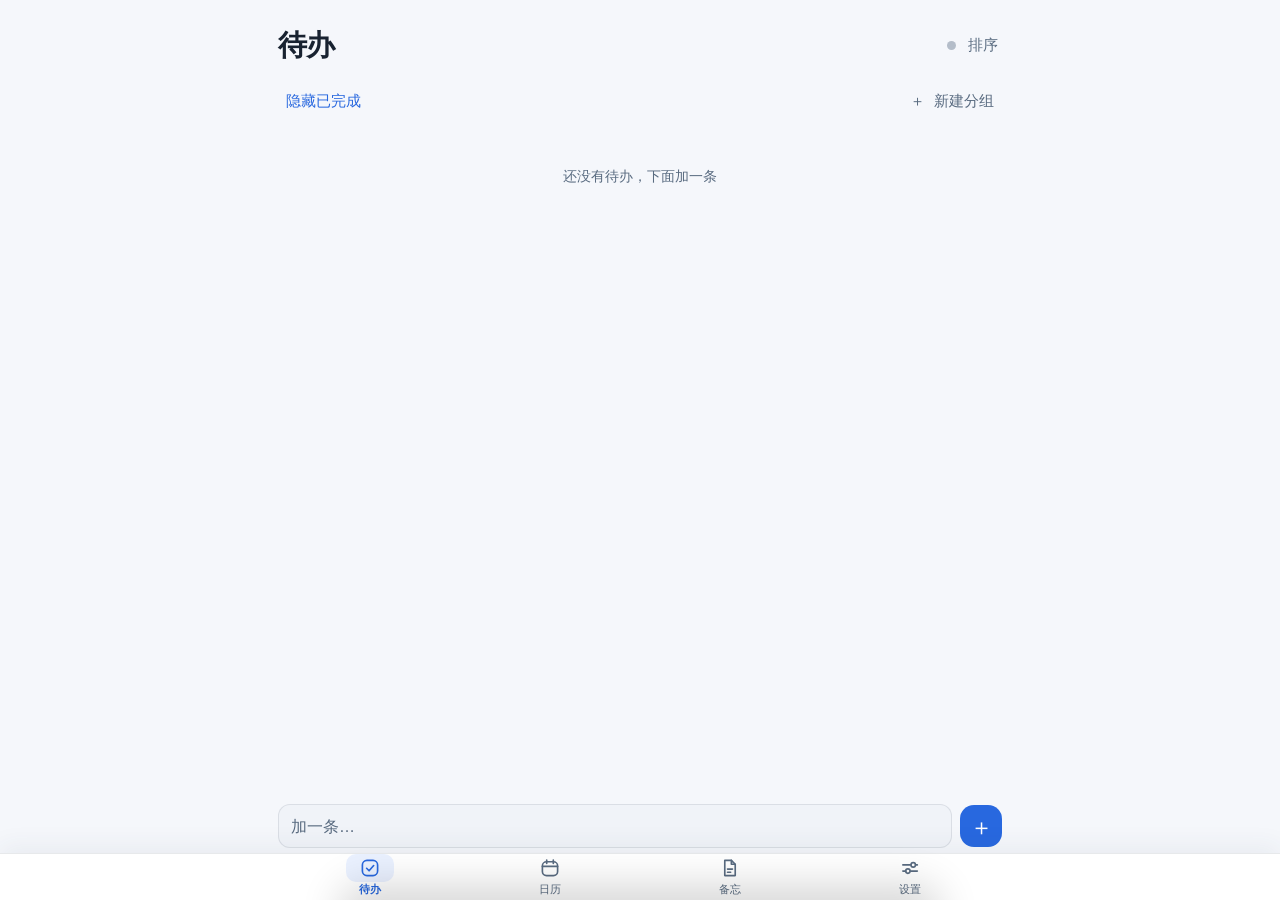
==== index.html @ 6bb191b8 "Add independent email accounts and cloud sync (b19.1)" ====
<!DOCTYPE html>
<html lang="zh-CN">
<head>
<meta charset="utf-8">
<meta name="viewport" content="width=device-width, initial-scale=1, viewport-fit=cover">
<meta name="apple-mobile-web-app-capable" content="yes">
<meta name="mobile-web-app-capable" content="yes">
<meta name="apple-mobile-web-app-status-bar-style" content="black-translucent">
<meta name="apple-mobile-web-app-title" content="小浮窗">
<meta name="theme-color" content="#FFFFFF">
<meta name="format-detection" content="telephone=no">
<meta name="referrer" content="strict-origin-when-cross-origin">
<meta name="description" content="小浮窗 —— 待办、日历与备忘录，支持独立邮箱账号和添加到 iPhone 主屏幕。">
<script>if (navigator.standalone || (window.matchMedia && matchMedia('(display-mode: standalone)').matches)) document.documentElement.classList.add('pwa-standalone');</script>
<link rel="manifest" href="manifest.json">
<link rel="apple-touch-icon" href="icons/icon-180.png">
<link rel="icon" href="icons/icon-192.png">
<link rel="stylesheet" href="app.css">
<!-- 先于外部样式应用底栏修正，避免缓存旧 CSS 时底部再次露出灰带。
     --vv-gap 处理浏览器工具栏；--pwa-gap 补主屏模式下的屏幕缺口。 -->
<style>
  html.pwa-standalone body {
    height: calc(100% + var(--pwa-gap, 0px)) !important;
    min-height: calc(100dvh + var(--pwa-gap, 0px)) !important;
  }
  #tabs {
    bottom: calc(0px - var(--pwa-gap, 0px)) !important;
    padding-bottom: var(--vv-gap, 0px) !important;
    background: var(--card) !important;
    backdrop-filter: none !important;
    -webkit-backdrop-filter: none !important;
  }
  /* 底部填充区始终使用与标签栏相同的实色。 */
  #tabs::after {
    content: ''; position: absolute; left: 0; right: 0; bottom: 0;
    height: var(--vv-gap, 0px);
    background: var(--card); pointer-events: none;
  }
  /* 视口外区域与标签栏同色。 */
  html { background: var(--card); }
</style>
<title>小浮窗</title>
</head>
<body>

<header id="hdr">
  <h1 id="hdr-title" style="margin:0">待办<span id="hdr-sub"></span></h1>
  <div id="dot" title="同步状态"></div>
  <button class="hbtn" id="hdr-act" hidden></button>
</header>

<main id="main">

  <!-- ------------------------------------------------------------ 待办 -->
  <section class="page on" id="p-todo">
    <div id="todo-tools"></div>
    <div id="todo-list"></div>
    <div class="composer">
      <select id="todo-group" aria-label="加到哪个分组"></select>
      <input type="text" id="todo-inp" aria-label="新待办内容" placeholder="加一条…" autocomplete="off"
             autocorrect="off" autocapitalize="off" enterkeyhint="next">
      <button class="addbtn" id="todo-add" aria-label="添加">＋</button>
    </div>
  </section>

  <!-- ------------------------------------------------------------ 日历 -->
  <section class="page" id="p-cal">
    <div id="calhdr">
      <button id="cal-prev" aria-label="上个月">‹</button>
      <div class="m" id="cal-title"></div>
      <button id="cal-next" aria-label="下个月">›</button>
    </div>
    <div id="calgrid"></div>
    <div id="cal-hint" class="hint"></div>
  </section>

  <!-- ------------------------------------------------------------ 备忘 -->
  <section class="page" id="p-memo">
    <div class="card" style="padding:10px">
      <textarea id="memo" aria-label="备忘录内容" rows="14" placeholder="随手记点什么…"></textarea>
    </div>
    <div class="hint" id="memo-info"></div>
  </section>

  <!-- ------------------------------------------------------------ 设置 -->
  <section class="page" id="p-set">
    <div id="set-body"></div>
  </section>

</main>

<!-- ⚠ 底栏图标用**内联 SVG 线性图标**，不用 Unicode 字形（2026-10-15 换）。
     原因：`☑ ▦ ✎ ⚙` 是四套不同来源的字形 —— 粗细、大小、对齐都不一样；
     而且 `⚙`(U+2699) 在 iOS 上会掉进**彩色 emoji 字体**，跟旁边三个完全不是一套。
     SVG 则是同一条线（stroke 1.8）、同一个 24 格画布、颜色跟着 currentColor 走，
     选中时自动变蓝，深浅主题都不用管。 -->
<nav id="tabs">
  <button data-tab="todo" class="on"><span class="ic"><svg viewBox="0 0 24 24" fill="none" stroke="currentColor" stroke-width="1.8" stroke-linecap="round" stroke-linejoin="round" aria-hidden="true"><rect x="3.7" y="3.7" width="16.6" height="16.6" rx="5"/><path d="M8.3 12.3l2.7 2.7 5-5.7"/></svg></span>待办</button>
  <button data-tab="cal"><span class="ic"><svg viewBox="0 0 24 24" fill="none" stroke="currentColor" stroke-width="1.8" stroke-linecap="round" stroke-linejoin="round" aria-hidden="true"><rect x="3.7" y="5.2" width="16.6" height="15.1" rx="4.5"/><path d="M3.7 10.3h16.6"/><path d="M8.4 3.3v3.8M15.6 3.3v3.8"/></svg></span>日历</button>
  <button data-tab="memo"><span class="ic"><svg viewBox="0 0 24 24" fill="none" stroke="currentColor" stroke-width="1.8" stroke-linecap="round" stroke-linejoin="round" aria-hidden="true"><path d="M6.3 3.7h7.2l4.2 4.2v12.4H6.3z"/><path d="M13.5 3.7v4.2h4.2"/><path d="M9.3 13.2h5.4M9.3 16.6h3.4"/></svg></span>备忘</button>
  <button data-tab="set"><span class="ic"><svg viewBox="0 0 24 24" fill="none" stroke="currentColor" stroke-width="1.8" stroke-linecap="round" stroke-linejoin="round" aria-hidden="true"><path d="M4.2 8.6h8.2M18.9 8.6h1.1M4.2 15.4h3.3M12.8 15.4h7.2"/><circle cx="15.5" cy="8.6" r="2.4"/><circle cx="9.7" cy="15.4" r="2.4"/></svg></span>设置</button>
</nav>

<div id="scrim"></div>
<div id="sheet" role="dialog" aria-modal="true" aria-hidden="true" tabindex="-1" inert>
  <div class="grab"></div>
  <button id="sheet-close" aria-label="关闭弹窗"><svg viewBox="0 0 24 24" fill="none" stroke="currentColor" stroke-width="1.8" stroke-linecap="round" aria-hidden="true"><path d="m6 6 12 12M18 6 6 18"/></svg></button>
  <div id="sheet-body"></div>
</div>
<div id="toast" role="status" aria-live="polite"></div>

<script src="records.js"></script>
<script src="gist.js"></script>
<script src="cloud-config.js"></script>
<script src="supabase.js"></script>
<script src="account.js"></script>
<script src="store.js"></script>
<script src="app.js"></script>
</body>
</html>
---- app.css ----
/* ============================================================================
 * app.css —— 手机版样式
 * ============================================================================
 * 观感目标：**像 iOS 自带 App**，而不是「一个网页」。
 *   · 分组卡片式列表（inset grouped，和「设置」一个路子）
 *   · 底部标签栏使用与系统底部一致的实色背景
 *   · 只用系统字体、圆角、细分隔线；少描边、多留白
 *   · 深/浅主题走 CSS 变量，跟随系统
 *   · 安全区（刘海 + 底部小横条）全留出来，装到主屏后不会被切掉
 *
 * ⚠ 颜色和桌面端保持一致：柔和蓝灰底 + 清晰白色卡片 + 系统蓝强调色。
 */

@font-face {
  font-family: "Source Code Pro";
  src: url("SourceCodePro-Variable.woff2") format("woff2");
  font-style: normal;
  font-weight: 200 900;
  font-display: swap;
  unicode-range: U+0000-024F;
}

:root {
  --accent: #2868DF;
  --accent-fg: #FFFFFF;
  --accent-dim: rgba(52, 120, 246, .14);
  --accent-soft: #EAF1FF;
  --bg: #F5F7FB;
  --card: #FFFFFF;
  --card-2: #F0F3F8;
  --text: #182230;
  --text-2: #596B80;
  --text-3: #B4BDC9;
  --line: rgba(40, 55, 75, .11);
  --red: #EF4D56;
  --green: #2DBE72;
  --orange: #F59A23;
  /* ⚠ 分组头底色：必须和**卡片**（白）拉开差距。之前直接用 --card-2 (#F2F2F7)，
     而页面底色恰好也是 #F2F2F7 —— 组头一贴上去就看不见了，
     toto 当初要的「一眼看出和子项的差别」就没了。这里单独给一个更实的灰。 */
  --group-bg: #EDF3FF;
  --radius: 16px;
  /* ⚠ 底栏总高 = 这个值 + 底部安全区。52 偏高了，内容只有一行图标 + 一行字，
     下面会剩一大截空；46 刚好（2026-10-15 toto 反馈「底下空白太大」）。 */
  --tabbar-h: 46px;
  --safe-b: env(safe-area-inset-bottom, 0px);
  --safe-t: env(safe-area-inset-top, 0px);
  /* ★ 布局视口底 与 真正看得见的底 之间差多少（px，由 app.js 的 syncVvGap 算）。
     只在 iPhone Safari 底部地址栏露出时 > 0；主屏 App / 桌面浏览器恒为 0。 */
  --vv-gap: 0px;
  /* 主屏幕模式下 WebKit 偶尔把 fixed 的底边停在屏幕上方；由 JS 测出缺口。 */
  --pwa-gap: 0px;
}

@media (prefers-color-scheme: dark) {
  :root {
    --accent: #5A9BFF;
    --accent-fg: #102036;
    --accent-dim: rgba(90, 155, 255, .22);
    --accent-soft: #223D63;
    --bg: #11141A;
    --card: #1D222A;
    --card-2: #272D37;
    --text: #F5F7FA;
    --text-2: #9BA5B3;
    --text-3: #596574;
    --line: rgba(151, 166, 185, .18);
    --red: #FF6262;
    --green: #45D483;
    --orange: #FFAE42;
    --group-bg: #252D39;
  }
}

/* 手动切换主题时覆盖系统设置 */
html[data-theme="light"] {
  --accent: #2868DF; --accent-fg:#FFFFFF; --accent-dim: rgba(52,120,246,.14); --accent-soft:#EAF1FF;
  --bg: #F5F7FB; --card: #FFFFFF; --card-2: #F0F3F8;
  --text: #182230; --text-2: #596B80; --text-3: #B4BDC9;
  --line: rgba(40,55,75,.11); --red: #EF4D56; --green: #2DBE72; --orange: #F59A23;
  --group-bg: #EDF3FF;
}
html[data-theme="dark"] {
  --accent: #5A9BFF; --accent-fg:#102036; --accent-dim: rgba(90,155,255,.22); --accent-soft:#223D63;
  --bg: #11141A; --card: #1D222A; --card-2: #272D37;
  --text: #F5F7FA; --text-2: #9BA5B3; --text-3: #596574;
  --line: rgba(151,166,185,.18); --red: #FF6262; --green: #45D483; --orange: #FFAE42;
  --group-bg: #252D39;
}

* { box-sizing: border-box; -webkit-tap-highlight-color: transparent; }

/* ⚠⚠ 必须显式写这条：只要给元素设了 display（比如 .hbtn 的 inline-flex），
   浏览器默认的 `[hidden] { display: none }` 就被盖掉了 ——
   于是 `el.hidden = true` 完全不起作用（切到日历页顶栏还挂着「排序」）。
   用 !important 把它按回去。 */
[hidden] { display: none !important; }

/* iOS 将视口外区域露出来时，背景与底栏保持同色。 */
html { background: var(--card); }

html, body {
  margin: 0; padding: 0; height: 100%;
  color: var(--text);
  font-family: "Source Code Pro", -apple-system, BlinkMacSystemFont, "SF Pro Text", "PingFang SC",
               "Hiragino Sans GB", "Microsoft YaHei", sans-serif;
  font-size: 16px; line-height: 1.45;
  -webkit-font-smoothing: antialiased;
  overscroll-behavior-y: none;
}

/* ⚠⚠ 高度**两头兜**（2026-10-16 修正，之前是直接 `height: 100dvh`）。
   10-15 换成 `dvh` 是为了治「工具栏收起时页面不跟着长高、底部空一截」；
   但 10-16 toto 又碰到同一类现象（截图里标签栏下方露 59px 页面底色）——
   说明 `dvh` 在部分浏览器/webview 里会算得**比实际可视高度小**。
   现在改成：
     · `height: 100%`  —— 取 ICB，**永远等于当前可视区**（工具栏收起/展开都会跟着变）
     · `min-height: 100dvh` —— 只在 dvh **更大**时才生效（dvh 算小了就听 100%）
   两个一起用，哪个更贴合可视区就听哪个。 */
@supports (height: 100dvh) {
  html, body { min-height: 100dvh; }
}

body { display: flex; flex-direction: column; background: var(--bg); }
/* 主屏模式有视口缺口时，连同列表和输入区一起向屏幕底部延伸。 */
html.pwa-standalone body {
  height: calc(100% + var(--pwa-gap));
  min-height: calc(100dvh + var(--pwa-gap));
  background: linear-gradient(to bottom,
    var(--bg) 0, var(--bg) calc(100% - var(--pwa-gap)),
    var(--card) calc(100% - var(--pwa-gap)), var(--card) 100%);
}

/* ---------------------------------------------------------------- 顶栏 */

#hdr {
  flex: 0 0 auto;
  padding: calc(var(--safe-t) + 12px) 18px 10px;
  background: var(--bg);
  display: flex; align-items: center; gap: 8px;
  position: sticky; top: 0; z-index: 20;
}
#hdr-title { font-size: 29px; font-weight: 750; letter-spacing: -.65px; flex: 1; }
#hdr-sub { display: inline-block; font-size: 12px; color: var(--text-2); font-weight: 500;
  margin-left: 10px; padding: 3px 8px; border-radius: 7px; background: var(--card-2); vertical-align: middle; letter-spacing: 0; }
#hdr-sub:empty { display: none; }

.hbtn {
  border: none; background: none; color: var(--accent);
  font-size: 15px; font-family: inherit; padding: 6px 4px; cursor: pointer;
  display: inline-flex; align-items: center; gap: 4px; white-space: nowrap;
}
.hbtn:active { opacity: .5; }
.hbtn.muted { color: var(--text-2); }

/* 同步状态小圆点（对应桌面端标题栏那个徽标） */
#dot {
  width: 9px; height: 9px; border-radius: 50%;
  background: var(--text-3); flex: 0 0 auto;
}
#dot.ok { background: var(--green); }
#dot.err { background: var(--red); }
#dot.busy { background: var(--orange); animation: pulse 1s infinite; }
@keyframes pulse { 50% { opacity: .25; } }

/* ---------------------------------------------------------------- 内容 */

/* ⚠⚠ 标签栏改成 `position: fixed` 之后**不再占流内空间** → 这里必须补上等高的下内边距，
   否则最后一条内容会被压在标签栏底下（2026-10-16）。
   （改之前这里刻意**不加** padding：那时底栏还在流内、自己就留出了安全区，
     再加一层会在输入框和底栏之间多一条谁都没有的缝。） */
#main {
  flex: 1 1 auto; min-height: 0; overflow-y: auto; -webkit-overflow-scrolling: touch;
  /* 标签栏被 --vv-gap 顶上去之后，它盖住的范围也跟着上移 —— 内容这边同样要补上，
     否则最后一条会被压在标签栏底下。 */
  padding-bottom: calc(var(--tabbar-h) + var(--safe-b) + var(--vv-gap, 0px));
}
.page { display: none; padding: 0 18px 18px; }
.page.on { display: block; }

/* ⚠⚠ 待办页要「撑满 + 输入框钉在底部」（2026-10-15 toto 反馈「底下空白太大」）。
   之前 `.composer` 只是 `position: sticky`，而 sticky 在**内容比容器短**时不会把元素推到底
   —— 列表一少，输入框就停在半空，下面留一大片空。
   现在把整页做成撑满的纵向 flex：工具行和输入框固定，中间那个列表自己滚。
   内容再少，输入框也贴着底栏。 */
#p-todo.on {
  display: flex; flex-direction: column;
  height: 100%; padding-bottom: 0;
}
#p-todo #todo-tools { flex: 0 0 auto; }
#p-todo #todo-list {
  flex: 1 1 auto; min-height: 0;
  overflow-y: auto; -webkit-overflow-scrolling: touch;
}
#p-todo .composer { flex: 0 0 auto; position: static; }

/* 分组卡片 */
.card {
  background: var(--card); border-radius: var(--radius);
  overflow: hidden; margin-bottom: 14px;
  border: 1px solid var(--line);
}
.card-t {
  font-size: 13px; color: var(--text-2); text-transform: none;
  padding: 4px 4px 6px; font-weight: 500;
}
.sec-t { font-size: 13px; color: var(--text-2); padding: 16px 4px 6px; font-weight: 500; }

.row {
  display: flex; align-items: center; gap: 10px;
  padding: 12px 14px; min-height: 50px;
  position: relative;
}
.row + .row::before {
  content: ''; position: absolute; left: 14px; right: 0; top: 0;
  height: 1px; background: var(--line);
}
.row.tap:active { background: var(--card-2); }
.row .grow { flex: 1; min-width: 0; }
.row .txt { word-break: break-word; }
.row .sub { font-size: 12.5px; color: var(--text-2); margin-top: 2px; }
.row .val { color: var(--text-2); font-size: 15px; }
.chev { color: var(--text-3); font-size: 15px; flex: 0 0 auto; }

/* 已完成：划掉 + 变灰 */
.done .txt { color: var(--text-2); text-decoration: line-through; text-decoration-thickness: 1px; }
.todo-edit { border: 0; background: transparent; color: inherit; font: inherit;
  text-align: left; padding: 0; cursor: pointer; line-height: 1.55; }

/* ---------------------------------------------------------- 勾选圆圈 */

.dot-check {
  width: 24px; height: 24px; border-radius: 50%; flex: 0 0 auto;
  border: 1.6px solid var(--text-3); background: none;
  display: flex; align-items: center; justify-content: center;
  color: transparent; font-size: 14px; line-height: 1; cursor: pointer;
  position: relative;
}
.dot-check::after { content: ''; position: absolute; inset: -9px; }
.dot-check.on { background: var(--accent); border-color: var(--accent); color: var(--accent-fg); }
.dot-check:active { transform: scale(.88); }

/* 重要程度：○ / ● / ●● / ●●●（和桌面端同一套字形，别用 emoji） */
.star { color: var(--orange); font-size: 12px; letter-spacing: .5px; flex: 0 0 auto; }
.star.s0 { color: var(--text-3); }

/* 分组头 —— 每组一张卡，组头是卡片顶上那条**实心色块**。
   ⚠ 色块必须是 --group-bg 而不是 --card-2：浅色下页面底色就是 #F2F2F7，
     组头用同一个灰会整条隐形（toto 要的「一眼看出和子项的差别」就没了）。 */
.ghead {
  display: flex; align-items: center; gap: 8px;
  padding: 3px 10px;
  background: var(--group-bg);
  font-weight: 600; font-size: 15px;
  position: relative;
  border-bottom: 1px solid var(--line);
}
.ghead .gname { flex: 1; min-width: 0; overflow: hidden; text-overflow: ellipsis; white-space: nowrap; }
.ghead .gcount { font-size: 12px; color: var(--text-2); font-weight: 500;
  background: var(--card); padding: 3px 7px; border-radius: 6px; font-variant-numeric: tabular-nums; }
.group-toggle { display: flex; align-items: center; gap: 9px; flex: 1; min-width: 0;
  min-height: 44px; border: 0; background: transparent; color: inherit;
  padding: 0 4px; font: inherit; text-align: left; cursor: pointer; }
.ghead .tri { color: var(--accent); width: 14px; height: 14px; flex: 0 0 auto;
  fill: none; stroke: currentColor; stroke-width: 1.8; transition: transform .16s ease-out; }
.ghead .tri.folded { transform: rotate(-90deg); }
.group-menu { width: 36px; height: 40px; font-size: 22px; background: transparent; }
/* 组内条目往右缩一点，层级更清楚 */
.gwrap .row { padding-left: 22px; }
.gwrap .row::before { left: 22px; }
.gwrap .hint { padding-left: 22px; }
/* 每组之间空开一点，一眼能看出是「几个组」而不是「一长条」 */
.gcard { margin-bottom: 12px; }

/* 排序模式里的上下移按钮 */
.mv {
  border: none; background: var(--card-2); color: var(--accent);
  width: 30px; height: 30px; border-radius: 8px; font-size: 14px;
  font-family: inherit; cursor: pointer; flex: 0 0 auto;
}
.mv:disabled { color: var(--text-3); }
.mv:active { opacity: .5; }
/* 删除类的小按钮用红色 —— 蓝色的 ✕ 看着像「关闭」，容易误点 */
.mv.del { color: var(--red); }
/* 「挂到这天」—— 比图标按钮宽，得放得下四个字 */
.mv.attach {
  width: auto; height: 28px; padding: 0 10px;
  font-size: 12.5px; white-space: nowrap;
}

/* ---------------------------------------------------------------- 输入 */

/* ⚠ 别只写 `input[type=text]` —— Token 用的是 type=password，
   漏掉的话它会是浏览器默认的白底方框，跟旁边的输入框完全不像一套（2026-10-15 抓到）。 */
input:not([type=checkbox]):not([type=radio]), textarea, select {
  font-family: inherit; font-size: 16px;   /* ⚠ <16px 时 iOS 会自动放大页面 */
  color: var(--text); background: var(--card-2);
  border: 1px solid var(--line); border-radius: 12px; padding: 11px 12px; width: 100%;
  -webkit-appearance: none; appearance: none;
}
input:focus, textarea:focus, select:focus { outline: 2px solid var(--accent-dim); }
input::placeholder, textarea::placeholder { color: var(--text-2); opacity: 1; }
textarea { resize: none; line-height: 1.55; }

/* ⚠ 输入框现在由 `#p-todo` 的 flex 钉在底部，**不再需要 sticky 和那层渐变**：
   列表在它自己的滚动区里滚，不会有东西从它下面穿过，所以底色直接用页面色就行。 */
.composer {
  display: flex; gap: 8px; align-items: center;
  padding: 10px 0 6px;
  background: var(--bg);
}
.composer input { flex: 1 1 auto; min-width: 0; }
/* ⚠ 全局 select 是 width:100%，在 flex 里会跟输入框抢宽度，把输入框挤成一条缝。
   这里必须显式收窄。 */
.composer select {
  flex: 0 0 auto; width: auto; max-width: 42%;
  padding: 11px 8px; font-size: 14px;
}
.addbtn {
  border: none; background: var(--accent); color: var(--accent-fg);
  width: 42px; height: 42px; border-radius: 14px; font-size: 23px; line-height: 1;
  flex: 0 0 auto; cursor: pointer; font-family: inherit;
}
.addbtn:active { opacity: .6; }

/* ---------------------------------------------------------------- 按钮 */

.btn {
  border: none; background: var(--accent); color: var(--accent-fg);
  border-radius: 10px; padding: 11px 16px; font-size: 15px; font-weight: 500;
  font-family: inherit; cursor: pointer; width: 100%;
}
.btn.ghost { background: var(--card-2); color: var(--accent); }
.btn.danger { background: var(--card-2); color: var(--red); }
.btn:active { opacity: .6; }
.btn:disabled { opacity: .4; }

/* ---------------------------------------------------------------- 日历 */

#calhdr { display: flex; align-items: center; justify-content: center; gap: 18px; padding: 10px 0 16px; }
#calhdr .m { font-size: 19px; font-weight: 600; min-width: 130px; text-align: center; }
#calhdr button { border: none; background: none; color: var(--accent); font-size: 20px; padding: 4px 10px; cursor: pointer; font-family: inherit; }

#calgrid { display: grid; grid-template-columns: repeat(7, 1fr); gap: 3px; padding: 12px 10px 14px; background: var(--card); border: 1px solid var(--line); border-radius: var(--radius); }
#calgrid .wk { text-align: center; font-size: 12px; color: var(--text-2); padding: 4px 0 6px; }
#calgrid .d {
  aspect-ratio: 1 / 1; display: flex; flex-direction: column;
  align-items: center; justify-content: center; gap: 2px;
  border-radius: 50%; font-size: 15px; cursor: pointer; position: relative;
  border: 0; padding: 0; min-width: 0; background: transparent; color: var(--text); font-family: inherit;
}
#calgrid .d.out { color: var(--text-3); }
#calgrid .d.today { color: var(--accent); font-weight: 700; }
#calgrid .d.sel { background: var(--accent); color: var(--accent-fg); font-weight: 600; }
#calgrid .d .pd { width: 5px; height: 5px; border-radius: 50%; background: var(--accent); }
#calgrid .d.sel .pd { background: var(--accent-fg); }
#calgrid .d.today:not(.sel) .pd { background: var(--accent); }
/* 灰点 = 这天在待办清单里划掉过东西（和桌面的灰圈是同一件事） */
#calgrid .d .fd { width: 5px; height: 5px; border-radius: 50%; background: var(--text-3); }
#calgrid .d.sel .fd { background: rgba(255, 255, 255, .75); }

/* ---------------------------------------------------------------- 标签栏 */

#tabs {
  /* 固定在视口底部，并按实测缺口向屏幕边缘延伸。 */
  position: fixed; left: 0; right: 0; z-index: 20;
  /* 整个底栏移到屏幕底边；额外 padding 只用于 Safari 地址栏。 */
  bottom: calc(0px - var(--pwa-gap, 0px));
  padding-bottom: var(--vv-gap, 0px);
  display: flex; background: var(--card);
  border-top: 1px solid var(--line);
  box-shadow: 0 -8px 24px rgba(44, 62, 88, .06);
}
/* 底部填充区使用不透明背景。 */
#tabs::after {
  content: ''; position: absolute; left: 0; right: 0; bottom: 0;
  height: var(--vv-gap, 0px);
  background: var(--card); pointer-events: none;
}
#tabs button {
  flex: 1; border: none; background: none; color: var(--text-2);
  font-family: inherit; font-size: 11px;
  display: flex; flex-direction: column; align-items: center; justify-content: center;
  gap: 3px; cursor: pointer;
  /* ★★ 安全区**并进按钮高度**，让「图标 + 文字」在整条白底里居中
     （2026-10-16 toto 反馈：文字和 LOGO 应该居于白框中间）。
     之前是 `#tabs` 用 `padding-bottom: var(--safe-b)` 把安全区撑在**外面**，
     内容只能居中在那 46px 里 → 整条白底看下来内容明显偏上。
     底部留 `min(8px, 安全区)`：完全居中会让文字贴住 home 指示条，留一点更稳；
     没有安全区的设备（老 iPhone / 桌面浏览器）则不留，保持严格居中。 */
  height: calc(var(--tabbar-h) + var(--safe-b));
  padding: 0 0 min(8px, var(--safe-b));
  -webkit-tap-highlight-color: transparent;
}
/* ⚠ 图标现在是内联 SVG，尺寸由 CSS 定，不再受「字体有没有这个字形」影响 */
#tabs button .ic { display: flex; align-items: center; justify-content: center; }
#tabs button .ic svg { width: 22px; height: 22px; display: block; }
#tabs button.on { color: var(--accent); font-weight: 600; }
#tabs button.on .ic { background: var(--accent-soft); border-radius: 10px; padding: 3px 13px; margin: -3px 0; }
#tabs button:active { opacity: .55; }

/* ---------------------------------------------------------------- 弹层 */

#scrim {
  position: fixed; inset: 0; background: rgba(0, 0, 0, .38);
  opacity: 0; pointer-events: none; transition: opacity .22s; z-index: 40;
}
#scrim.on { opacity: 1; pointer-events: auto; }

#sheet {
  position: fixed; left: 0; right: 0; bottom: 0; z-index: 50;
  background: var(--bg); border-radius: 22px 22px 0 0;
  box-shadow: 0 -16px 40px rgba(0,0,0,.16);
  padding: 10px 16px calc(16px + var(--safe-b));
  max-height: 86vh; overflow-y: auto;
  transform: translateY(102%); transition: transform .26s cubic-bezier(.32,.72,0,1);
  pointer-events: none;
}
#sheet.on { transform: none; pointer-events: auto; }
#sheet .grab { width: 36px; height: 5px; border-radius: 3px; background: var(--text-3); margin: 2px auto 12px; }
#sheet-close { position: absolute; top: 8px; right: 10px; width: 40px; height: 40px;
  display: grid; place-items: center; border: 0; border-radius: 50%; color: var(--text-2); background: var(--card-2); cursor: pointer; }
#sheet-close svg { width: 18px; height: 18px; }
#sheet-body { padding-top: 9px; }
#sheet h3 { padding-right: 38px; }
#sheet h3 { margin: 0 0 12px; font-size: 19px; font-weight: 600; }
#sheet .lbl { display: block; font-size: 13px; color: var(--text-2); padding: 12px 4px 6px; }

#toast {
  position: fixed; left: 50%; bottom: calc(80px + var(--safe-b));
  transform: translateX(-50%) translateY(10px);
  background: rgba(30, 30, 32, .94); color: #fff;
  padding: 10px 16px; border-radius: 12px; font-size: 14px;
  max-width: 86vw; text-align: center; z-index: 90;
  opacity: 0; pointer-events: none; transition: opacity .2s, transform .2s;
}
#toast.on { opacity: 1; transform: translateX(-50%); }

/* ---------------------------------------------------------------- 杂项 */

.empty { text-align: center; color: var(--text-2); font-size: 14px; padding: 40px 20px; }
.hint { font-size: 12.5px; color: var(--text-2); padding: 6px 4px; line-height: 1.5; }
.install-guide { width: 100%; text-align: left; font: inherit; color: var(--text); background: none; border: 0; cursor: pointer; }
.install-guide .txt, .install-guide .sub { display: block; }
.install-steps { padding-left: 24px; line-height: 1.7; }
.install-steps li { padding: 4px 0; }
.account-links { display: flex; justify-content: space-between; gap: 12px; margin-top: 12px; }
.account-result { min-height: 30px; margin-block: 8px; }
#account-form input { font-size: 16px; }
#account-form button[type="submit"] { min-height: 44px; }
.legacy-sync { margin-top: 18px; }
.legacy-sync summary { min-height: 44px; padding: 12px 4px; font-size: 14px; color: var(--text-2); cursor: pointer; }
.grow { min-width: 0; }
#set-body .txt { overflow-wrap: anywhere; }
.warn { color: var(--orange); }
.err { color: var(--red); }
.ok { color: var(--green); }
.mono { font-family: "Source Code Pro", ui-monospace, "SF Mono", Menlo, Consolas, monospace; font-size: 12px; word-break: break-all; }
.spin { display: inline-block; animation: spin 1s linear infinite; }
@keyframes spin { to { transform: rotate(360deg); } }
.pill {
  display: inline-block; font-size: 11.5px; padding: 1px 7px; border-radius: 20px;
  background: var(--card-2); color: var(--text-2); margin-left: 6px;
}

button, input, textarea, select { touch-action: manipulation; }
button { transition: background-color .14s ease-out, color .14s ease-out, opacity .14s ease-out; }
button:focus-visible, input:focus-visible, textarea:focus-visible, select:focus-visible {
  outline: 2px solid var(--accent); outline-offset: 3px;
}
input, textarea { caret-color: var(--accent); }
::selection { background: var(--accent-dim); color: var(--text); }
#todo-list, #main, #sheet { scrollbar-width: thin; scrollbar-color: var(--text-3) transparent; }
#p-memo .card { padding: 0 !important; }
#memo { background: var(--card); border: 0; min-height: 50vh; padding: 18px; }
#cal-hint { padding: 12px 4px; }
@media (hover: hover) {
  .row.tap:hover, .group-menu:hover { background: var(--card-2); }
  #calgrid .d:not(.sel):hover { background: var(--accent-soft); }
}
@media (min-width: 700px) {
  #hdr, .page { width: min(100%, 760px); margin-inline: auto; }
  #hdr { padding-top: calc(var(--safe-t) + 24px); }
  #tabs { justify-content: center; }
  #tabs button { flex: 0 1 180px; }
  #sheet { max-width: 600px; margin-inline: auto; }
}
@media (prefers-reduced-motion: reduce) {
  *, *::before, *::after { animation: none !important; transition: none !important; scroll-behavior: auto !important; }
}
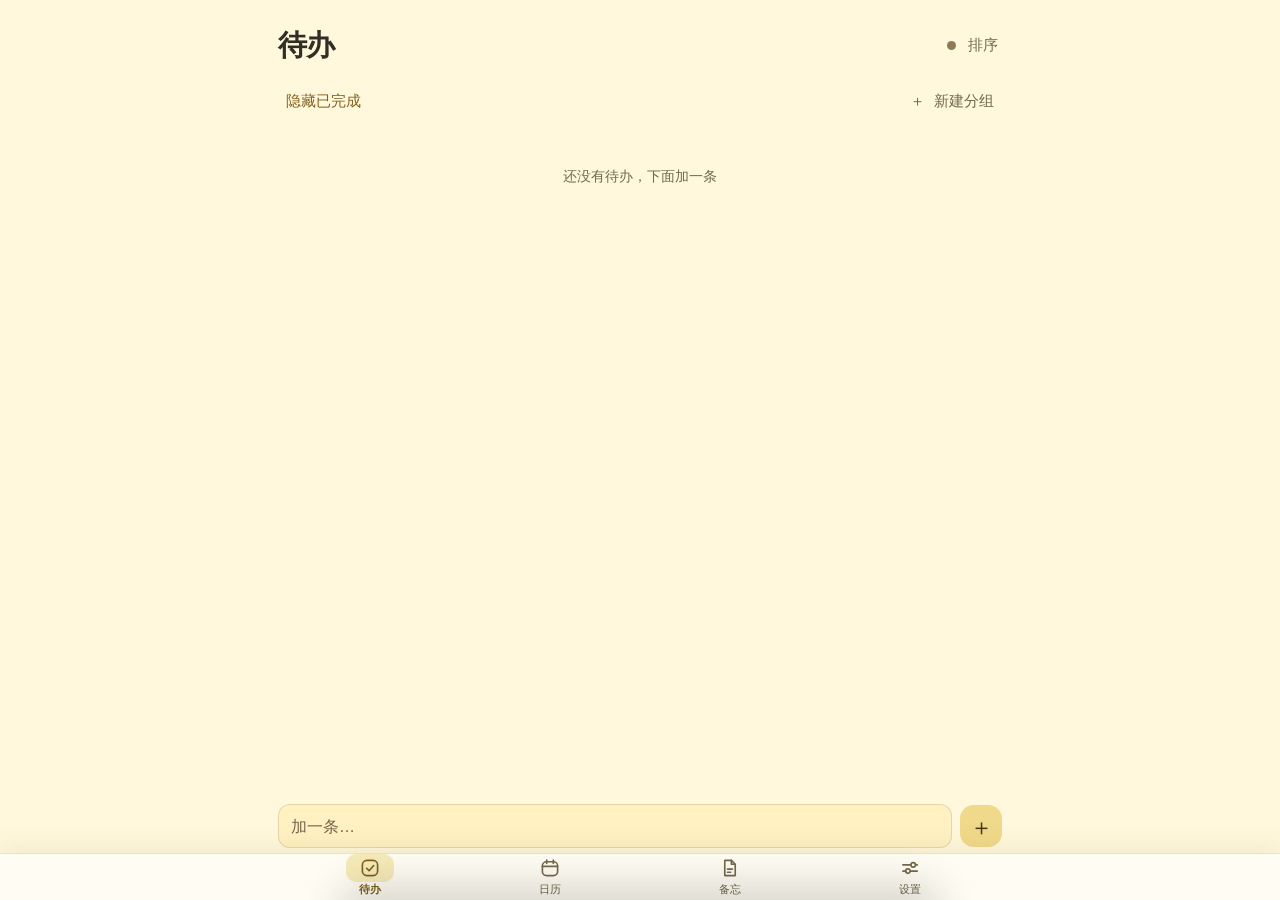
==== commit fabef411: "Apply complete soft yellow light theme (b21)" ====
--- a/index.html
+++ b/index.html
@@ -7,7 +7,7 @@
 <meta name="mobile-web-app-capable" content="yes">
 <meta name="apple-mobile-web-app-status-bar-style" content="black-translucent">
 <meta name="apple-mobile-web-app-title" content="小浮窗">
-<meta name="theme-color" content="#FFFFFF">
+<meta name="theme-color" content="#FFFDF3">
 <meta name="format-detection" content="telephone=no">
 <meta name="referrer" content="strict-origin-when-cross-origin">
 <meta name="description" content="小浮窗 —— 待办、日历与备忘录，支持独立邮箱账号和添加到 iPhone 主屏幕。">
--- a/app.css
+++ b/app.css
@@ -8,7 +8,7 @@
  *   · 深/浅主题走 CSS 变量，跟随系统
  *   · 安全区（刘海 + 底部小横条）全留出来，装到主屏后不会被切掉
  *
- * ⚠ 颜色和桌面端保持一致：柔和蓝灰底 + 清晰白色卡片 + 系统蓝强调色。
+ * 手机版浅色：淡鹅黄纸面 + 暖白卡片；深色主题保留原配色。
  */
 
 @font-face {
@@ -21,24 +21,30 @@
 }
 
 :root {
-  --accent: #2868DF;
-  --accent-fg: #FFFFFF;
-  --accent-dim: rgba(52, 120, 246, .14);
-  --accent-soft: #EAF1FF;
-  --bg: #F5F7FB;
-  --card: #FFFFFF;
-  --card-2: #F0F3F8;
-  --text: #182230;
-  --text-2: #596B80;
-  --text-3: #B4BDC9;
-  --line: rgba(40, 55, 75, .11);
+  --accent: #80611C;
+  --accent-fill: #F0D98A;
+  --accent-fg: #443710;
+  --accent-dim: rgba(174, 138, 34, .18);
+  --accent-soft: #F6EAB8;
+  --native-accent: var(--accent);
+  --tab-shadow: rgba(112, 87, 25, .08);
+  --toast-bg: rgba(70, 57, 24, .96);
+  --toast-fg: #FFF8DC;
+  --selected-done-dot: #74684D;
+  --bg: #FFF8DC;
+  --card: #FFFDF3;
+  --card-2: #FFF1C2;
+  --text: #302E25;
+  --text-2: #74684D;
+  --text-3: #8C7C54;
+  --line: rgba(103, 85, 32, .16);
   --red: #EF4D56;
   --green: #2DBE72;
   --orange: #F59A23;
   /* ⚠ 分组头底色：必须和**卡片**（白）拉开差距。之前直接用 --card-2 (#F2F2F7)，
      而页面底色恰好也是 #F2F2F7 —— 组头一贴上去就看不见了，
      toto 当初要的「一眼看出和子项的差别」就没了。这里单独给一个更实的灰。 */
-  --group-bg: #EDF3FF;
+  --group-bg: #F5E9BB;
   --radius: 16px;
   /* ⚠ 底栏总高 = 这个值 + 底部安全区。52 偏高了，内容只有一行图标 + 一行字，
      下面会剩一大截空；46 刚好（2026-10-15 toto 反馈「底下空白太大」）。 */
@@ -55,6 +61,7 @@
 @media (prefers-color-scheme: dark) {
   :root {
     --accent: #5A9BFF;
+    --accent-fill: var(--accent);
     --accent-fg: #102036;
     --accent-dim: rgba(90, 155, 255, .22);
     --accent-soft: #223D63;
@@ -69,19 +76,30 @@
     --green: #45D483;
     --orange: #FFAE42;
     --group-bg: #252D39;
+    --native-accent: auto;
+    --tab-shadow: rgba(44, 62, 88, .06);
+    --toast-bg: rgba(30, 30, 32, .94);
+    --toast-fg: #FFFFFF;
+    --selected-done-dot: rgba(255, 255, 255, .75);
   }
 }
 
 /* 手动切换主题时覆盖系统设置 */
 html[data-theme="light"] {
-  --accent: #2868DF; --accent-fg:#FFFFFF; --accent-dim: rgba(52,120,246,.14); --accent-soft:#EAF1FF;
-  --bg: #F5F7FB; --card: #FFFFFF; --card-2: #F0F3F8;
-  --text: #182230; --text-2: #596B80; --text-3: #B4BDC9;
-  --line: rgba(40,55,75,.11); --red: #EF4D56; --green: #2DBE72; --orange: #F59A23;
-  --group-bg: #EDF3FF;
+  --accent: #80611C; --accent-fill:#F0D98A; --accent-fg:#443710; --accent-dim: rgba(174,138,34,.18); --accent-soft:#F6EAB8;
+  --native-accent: var(--accent); --tab-shadow: rgba(112,87,25,.08);
+  --toast-bg: rgba(70,57,24,.96); --toast-fg:#FFF8DC;
+  --selected-done-dot: #74684D;
+  --bg: #FFF8DC; --card: #FFFDF3; --card-2: #FFF1C2;
+  --text: #302E25; --text-2: #74684D; --text-3: #8C7C54;
+  --line: rgba(103,85,32,.16); --red: #EF4D56; --green: #2DBE72; --orange: #F59A23;
+  --group-bg: #F5E9BB;
 }
 html[data-theme="dark"] {
   --accent: #5A9BFF; --accent-fg:#102036; --accent-dim: rgba(90,155,255,.22); --accent-soft:#223D63;
+  --accent-fill: var(--accent); --native-accent: auto; --tab-shadow: rgba(44,62,88,.06);
+  --toast-bg: rgba(30,30,32,.94); --toast-fg:#FFFFFF;
+  --selected-done-dot: rgba(255,255,255,.75);
   --bg: #11141A; --card: #1D222A; --card-2: #272D37;
   --text: #F5F7FA; --text-2: #9BA5B3; --text-3: #596574;
   --line: rgba(151,166,185,.18); --red: #FF6262; --green: #45D483; --orange: #FFAE42;
@@ -237,7 +255,7 @@
   position: relative;
 }
 .dot-check::after { content: ''; position: absolute; inset: -9px; }
-.dot-check.on { background: var(--accent); border-color: var(--accent); color: var(--accent-fg); }
+.dot-check.on { background: var(--accent-fill); border-color: var(--accent); color: var(--accent-fg); }
 .dot-check:active { transform: scale(.88); }
 
 /* 重要程度：○ / ● / ●● / ●●●（和桌面端同一套字形，别用 emoji） */
@@ -299,6 +317,7 @@
   -webkit-appearance: none; appearance: none;
 }
 input:focus, textarea:focus, select:focus { outline: 2px solid var(--accent-dim); }
+input[type=checkbox], input[type=radio] { accent-color: var(--native-accent); }
 input::placeholder, textarea::placeholder { color: var(--text-2); opacity: 1; }
 textarea { resize: none; line-height: 1.55; }
 
@@ -317,7 +336,7 @@
   padding: 11px 8px; font-size: 14px;
 }
 .addbtn {
-  border: none; background: var(--accent); color: var(--accent-fg);
+  border: none; background: var(--accent-fill); color: var(--accent-fg);
   width: 42px; height: 42px; border-radius: 14px; font-size: 23px; line-height: 1;
   flex: 0 0 auto; cursor: pointer; font-family: inherit;
 }
@@ -326,7 +345,7 @@
 /* ---------------------------------------------------------------- 按钮 */
 
 .btn {
-  border: none; background: var(--accent); color: var(--accent-fg);
+  border: none; background: var(--accent-fill); color: var(--accent-fg);
   border-radius: 10px; padding: 11px 16px; font-size: 15px; font-weight: 500;
   font-family: inherit; cursor: pointer; width: 100%;
 }
@@ -351,13 +370,13 @@
 }
 #calgrid .d.out { color: var(--text-3); }
 #calgrid .d.today { color: var(--accent); font-weight: 700; }
-#calgrid .d.sel { background: var(--accent); color: var(--accent-fg); font-weight: 600; }
+#calgrid .d.sel { background: var(--accent-fill); color: var(--accent-fg); font-weight: 600; }
 #calgrid .d .pd { width: 5px; height: 5px; border-radius: 50%; background: var(--accent); }
 #calgrid .d.sel .pd { background: var(--accent-fg); }
 #calgrid .d.today:not(.sel) .pd { background: var(--accent); }
 /* 灰点 = 这天在待办清单里划掉过东西（和桌面的灰圈是同一件事） */
 #calgrid .d .fd { width: 5px; height: 5px; border-radius: 50%; background: var(--text-3); }
-#calgrid .d.sel .fd { background: rgba(255, 255, 255, .75); }
+#calgrid .d.sel .fd { background: var(--selected-done-dot, rgba(255, 255, 255, .75)); }
 
 /* ---------------------------------------------------------------- 标签栏 */
 
@@ -369,7 +388,7 @@
   padding-bottom: var(--vv-gap, 0px);
   display: flex; background: var(--card);
   border-top: 1px solid var(--line);
-  box-shadow: 0 -8px 24px rgba(44, 62, 88, .06);
+  box-shadow: 0 -8px 24px var(--tab-shadow);
 }
 /* 底部填充区使用不透明背景。 */
 #tabs::after {
@@ -429,7 +448,7 @@
 #toast {
   position: fixed; left: 50%; bottom: calc(80px + var(--safe-b));
   transform: translateX(-50%) translateY(10px);
-  background: rgba(30, 30, 32, .94); color: #fff;
+  background: var(--toast-bg); color: var(--toast-fg);
   padding: 10px 16px; border-radius: 12px; font-size: 14px;
   max-width: 86vw; text-align: center; z-index: 90;
   opacity: 0; pointer-events: none; transition: opacity .2s, transform .2s;
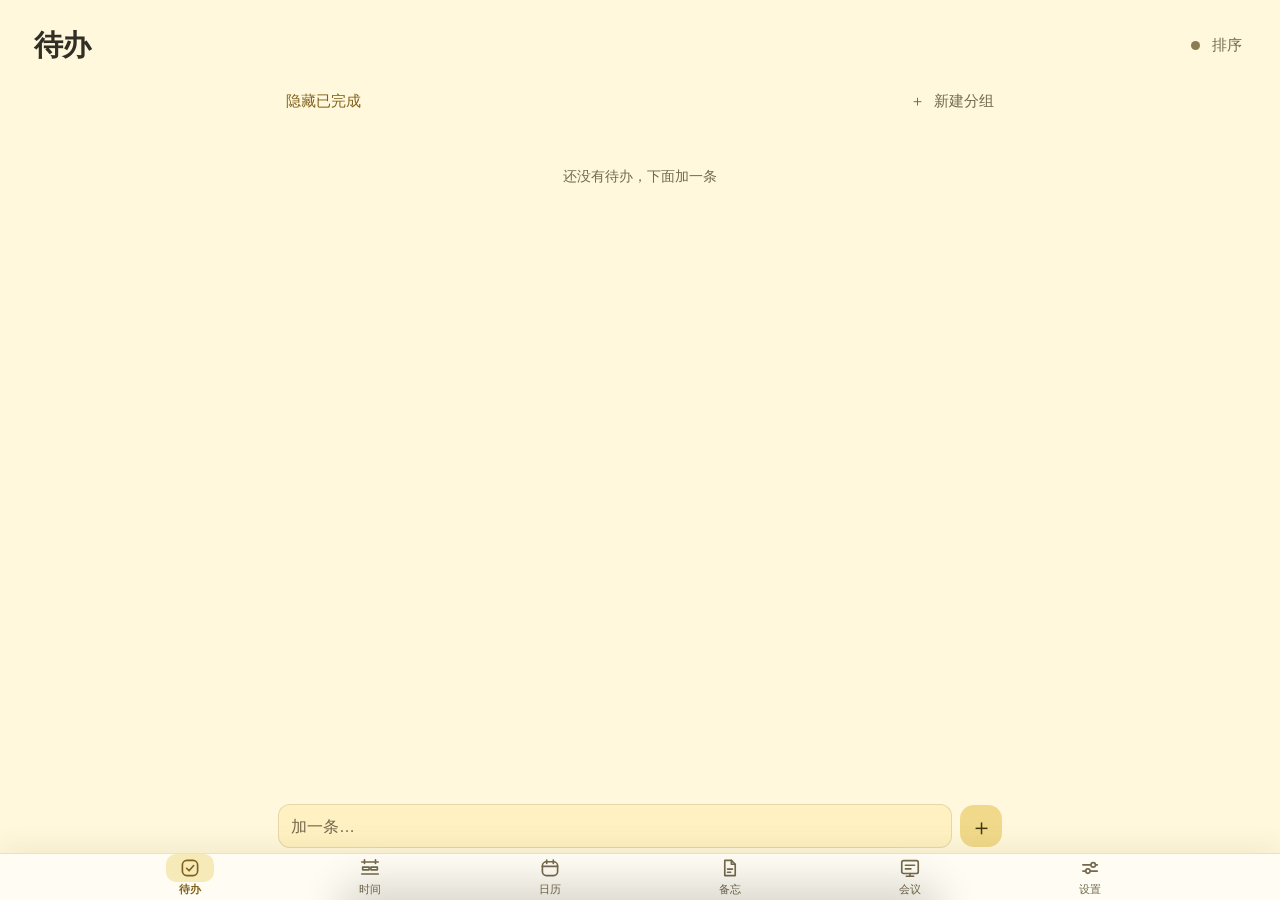
==== commit a99e5c91: "Add mobile task month calendar and editable meeting view" ====
--- a/index.html
+++ b/index.html
@@ -12,6 +12,47 @@
 <meta name="referrer" content="strict-origin-when-cross-origin">
 <meta name="description" content="小浮窗 —— 待办、日历与备忘录，支持独立邮箱账号和添加到 iPhone 主屏幕。">
 <script>if (navigator.standalone || (window.matchMedia && matchMedia('(display-mode: standalone)').matches)) document.documentElement.classList.add('pwa-standalone');</script>
+<script>
+(function () {
+  var finished = false, timer;
+  function show(message) {
+    if (finished) return;
+    if (!document.body) { timer = setTimeout(function () { show(message); }, 250); return; }
+    var box = document.getElementById('startup-status');
+    if (!box) {
+      box = document.createElement('section');
+      box.id = 'startup-status';
+      box.setAttribute('role', 'status');
+      box.style.cssText = 'position:fixed;inset:0;z-index:1000;padding:80px 24px 24px;background:var(--bg,#FFF8DC);color:var(--text,#302E25);font:16px/1.7 -apple-system,sans-serif';
+      var heading = document.createElement('h2');
+      heading.textContent = '小浮窗正在加载';
+      box.appendChild(heading);
+      box.appendChild(document.createElement('p'));
+      var retry = document.createElement('button');
+      retry.textContent = '重新打开';
+      retry.style.cssText = 'padding:12px 22px;font:inherit;border:0;border-radius:12px;background:var(--accent-fill,#F0D98A);color:var(--accent-fg,#443710)';
+      retry.addEventListener('click', function () { location.reload(); });
+      box.appendChild(retry);
+      document.body.appendChild(box);
+    }
+    box.querySelector('p').textContent = message;
+  }
+  window.FW_STARTUP = {
+    done: function () {
+      finished = true; clearTimeout(timer);
+      var box = document.getElementById('startup-status');
+      if (box) box.remove();
+    },
+    fail: function (message) { clearTimeout(timer); show(message); }
+  };
+  timer = setTimeout(function () { show('网络较慢，正在读取页面文件。你可以稍等或重新打开，本机内容会保留。'); }, 7000);
+  window.addEventListener('error', function (event) {
+    if (!finished && (event.target && event.target.tagName === 'SCRIPT' || event.message)) {
+      window.FW_STARTUP.fail('页面文件未加载完整，请重新打开。请勿清除网站数据。');
+    }
+  }, true);
+})();
+</script>
 <link rel="manifest" href="manifest.json">
 <link rel="apple-touch-icon" href="icons/icon-180.png">
 <link rel="icon" href="icons/icon-192.png">
@@ -63,6 +104,12 @@
     </div>
   </section>
 
+  <!-- ------------------------------------------------------------ 任务时间 -->
+  <section class="page" id="p-time">
+    <div class="time-toolbar" id="time-toolbar"></div>
+    <div class="time-board" id="time-board"></div>
+  </section>
+
   <!-- ------------------------------------------------------------ 日历 -->
   <section class="page" id="p-cal">
     <div id="calhdr">
@@ -82,6 +129,21 @@
     <div class="hint" id="memo-info"></div>
   </section>
 
+  <!-- ------------------------------------------------------------ 会议网页版 -->
+  <section class="page" id="p-meeting">
+    <div class="meeting-heading">
+      <div><h2>任务与时间</h2><p>会议中可直接修改任务及日期，改动会保存到当前账号。</p></div>
+      <button class="hbtn" id="meeting-add">＋ 新增任务</button>
+    </div>
+    <div class="meeting-layout">
+      <div class="meeting-tasks" id="meeting-tasks"></div>
+      <div class="meeting-schedule">
+        <div class="time-toolbar" id="meeting-toolbar"></div>
+        <div class="time-board" id="meeting-board"></div>
+      </div>
+    </div>
+  </section>
+
   <!-- ------------------------------------------------------------ 设置 -->
   <section class="page" id="p-set">
     <div id="set-body"></div>
@@ -96,8 +158,10 @@
      选中时自动变蓝，深浅主题都不用管。 -->
 <nav id="tabs">
   <button data-tab="todo" class="on"><span class="ic"><svg viewBox="0 0 24 24" fill="none" stroke="currentColor" stroke-width="1.8" stroke-linecap="round" stroke-linejoin="round" aria-hidden="true"><rect x="3.7" y="3.7" width="16.6" height="16.6" rx="5"/><path d="M8.3 12.3l2.7 2.7 5-5.7"/></svg></span>待办</button>
+  <button data-tab="time"><span class="ic"><svg viewBox="0 0 24 24" fill="none" stroke="currentColor" stroke-width="1.8" stroke-linecap="round" stroke-linejoin="round" aria-hidden="true"><path d="M3 5.5h18M3 18.5h18M6 3v4M18 3v4M4 11h7v3H4zM13 11h7v3h-7z"/></svg></span>时间</button>
   <button data-tab="cal"><span class="ic"><svg viewBox="0 0 24 24" fill="none" stroke="currentColor" stroke-width="1.8" stroke-linecap="round" stroke-linejoin="round" aria-hidden="true"><rect x="3.7" y="5.2" width="16.6" height="15.1" rx="4.5"/><path d="M3.7 10.3h16.6"/><path d="M8.4 3.3v3.8M15.6 3.3v3.8"/></svg></span>日历</button>
   <button data-tab="memo"><span class="ic"><svg viewBox="0 0 24 24" fill="none" stroke="currentColor" stroke-width="1.8" stroke-linecap="round" stroke-linejoin="round" aria-hidden="true"><path d="M6.3 3.7h7.2l4.2 4.2v12.4H6.3z"/><path d="M13.5 3.7v4.2h4.2"/><path d="M9.3 13.2h5.4M9.3 16.6h3.4"/></svg></span>备忘</button>
+  <button data-tab="meeting"><span class="ic"><svg viewBox="0 0 24 24" fill="none" stroke="currentColor" stroke-width="1.8" stroke-linecap="round" stroke-linejoin="round" aria-hidden="true"><rect x="3" y="4" width="18" height="14" rx="2"/><path d="M8 21h8M12 18v3M7 9h10M7 13h6"/></svg></span>会议</button>
   <button data-tab="set"><span class="ic"><svg viewBox="0 0 24 24" fill="none" stroke="currentColor" stroke-width="1.8" stroke-linecap="round" stroke-linejoin="round" aria-hidden="true"><path d="M4.2 8.6h8.2M18.9 8.6h1.1M4.2 15.4h3.3M12.8 15.4h7.2"/><circle cx="15.5" cy="8.6" r="2.4"/><circle cx="9.7" cy="15.4" r="2.4"/></svg></span>设置</button>
 </nav>
 
--- a/app.css
+++ b/app.css
@@ -244,6 +244,7 @@
 .done .txt { color: var(--text-2); text-decoration: line-through; text-decoration-thickness: 1px; }
 .todo-edit { border: 0; background: transparent; color: inherit; font: inherit;
   text-align: left; padding: 0; cursor: pointer; line-height: 1.55; }
+.todo-note { color: var(--text-2); font-size: 12px; font-weight: 400; white-space: nowrap; }
 
 /* ---------------------------------------------------------- 勾选圆圈 */
 
@@ -507,3 +508,55 @@
 @media (prefers-reduced-motion: reduce) {
   *, *::before, *::after { animation: none !important; transition: none !important; scroll-behavior: auto !important; }
 }
+
+/* 任务月历：日期与任务共用 44px 的日宽，横向滚动看完整月份。 */
+.todo-date { color: var(--text-2); font-size: 11px; white-space: nowrap; }
+.date-pair { display: grid; grid-template-columns: repeat(2, minmax(0, 1fr)); gap: 10px; }
+.date-pair input { width: 100%; margin-top: 6px; }
+.time-toolbar { display: flex; align-items: center; gap: 8px; padding: 12px 0; color: var(--text); }
+.time-toolbar button { border: 1px solid var(--line); border-radius: 9px; background: var(--card); color: var(--text); min-height: 36px; padding: 4px 10px; }
+.time-toolbar strong { font-size: 15px; white-space: nowrap; }
+.time-toolbar .time-today { margin-left: auto; }
+.time-toolbar .time-done { font-size: 12px; }
+.time-board { width: 100%; overflow-x: auto; overflow-y: visible; border: 1px solid var(--line); border-radius: 12px; background: var(--card); scrollbar-width: thin; }
+.time-canvas { width: calc(var(--days) * 44px); min-width: 100%; padding-bottom: 8px; }
+.time-days, .time-row { display: grid; grid-template-columns: repeat(var(--days), 44px); }
+.time-days { position: sticky; top: 0; z-index: 2; background: var(--card); border-bottom: 1px solid var(--line); }
+.time-day { text-align: center; padding: 11px 0; font-size: 12px; color: var(--text-2); border-right: 1px solid var(--line); }
+.time-day.today { color: var(--red); font-weight: 700; background: color-mix(in srgb, var(--red) 10%, var(--card)); }
+.time-group { padding: 8px 14px; font-size: 13px; font-weight: 700; color: var(--text-2); background: var(--card-2); }
+.time-row { min-height: 42px; align-items: center; border-bottom: 1px solid var(--line); background-image: linear-gradient(to right, var(--line) 1px, transparent 1px); background-size: 44px 100%; }
+.time-bar { display: flex; align-items: center; justify-content: space-between; min-width: 0; height: 32px; margin: 0 2px; padding: 0; border: 0; border-radius: 7px; background: #C7D0EE; color: #1F2A49; cursor: grab; touch-action: pan-y; }
+.time-bar.priority-1 { background: #ABB8F5; }
+.time-bar.priority-2 { background: #8D9FEC; }
+.time-bar.priority-3 { background: #697FDD; color: #fff; }
+.time-bar-text { min-width: 0; overflow: hidden; text-overflow: ellipsis; white-space: nowrap; font-size: 11px; line-height: 1.2; }
+.time-grip { width: 8px; height: 24px; flex: 0 0 8px; border-radius: 4px; background: rgba(255,255,255,.85); cursor: ew-resize; }
+.time-empty { padding: 28px 16px; color: var(--text-2); font-size: 13px; }
+.task-count { display: block; font-size: 10px; line-height: 1; color: var(--accent); font-weight: 700; }
+.day-task { width: 100%; justify-content: space-between; border: 0; background: transparent; color: var(--text); text-align: left; }
+.view-link { text-decoration: none; color: var(--text); justify-content: space-between; }
+
+/* 会议页宽屏并排，手机直达链接时仍可纵向使用。 */
+.meeting-heading { display: flex; align-items: center; justify-content: space-between; gap: 20px; padding: 16px 0 12px; }
+.meeting-heading h2 { margin: 0 0 4px; font-size: 20px; }
+.meeting-heading p { margin: 0; color: var(--text-2); font-size: 13px; }
+.meeting-layout { display: grid; grid-template-columns: minmax(240px, 32%) minmax(0, 1fr); gap: 16px; align-items: start; }
+.meeting-tasks { border: 1px solid var(--line); border-radius: 12px; background: var(--card); overflow: hidden; }
+.meeting-group { padding: 9px 12px; background: var(--card-2); font-weight: 700; font-size: 13px; }
+.meeting-row { display: flex; align-items: center; gap: 7px; min-height: 40px; padding: 4px 10px; border-top: 1px solid var(--line); }
+.meeting-row button { background: none; border: 0; color: var(--text); cursor: pointer; }
+.meeting-row .meeting-edit { min-width: 0; flex: 1; text-align: left; overflow: hidden; text-overflow: ellipsis; white-space: nowrap; }
+.meeting-row span { white-space: nowrap; font-size: 11px; color: var(--text-2); }
+@media (max-width: 799px) {
+  #tabs button[data-tab="meeting"] { display: none; }
+  .meeting-layout { display: block; }
+  .meeting-schedule { margin-top: 12px; }
+  .meeting-heading p { display: none; }
+  .time-toolbar { flex-wrap: wrap; }
+  .time-toolbar .time-done { margin-left: auto; }
+}
+@media (min-width: 800px) {
+  #hdr, #p-meeting.page { width: min(calc(100% - 32px), 1440px); margin-inline: auto; }
+  #p-meeting .meeting-schedule { min-width: 0; }
+}
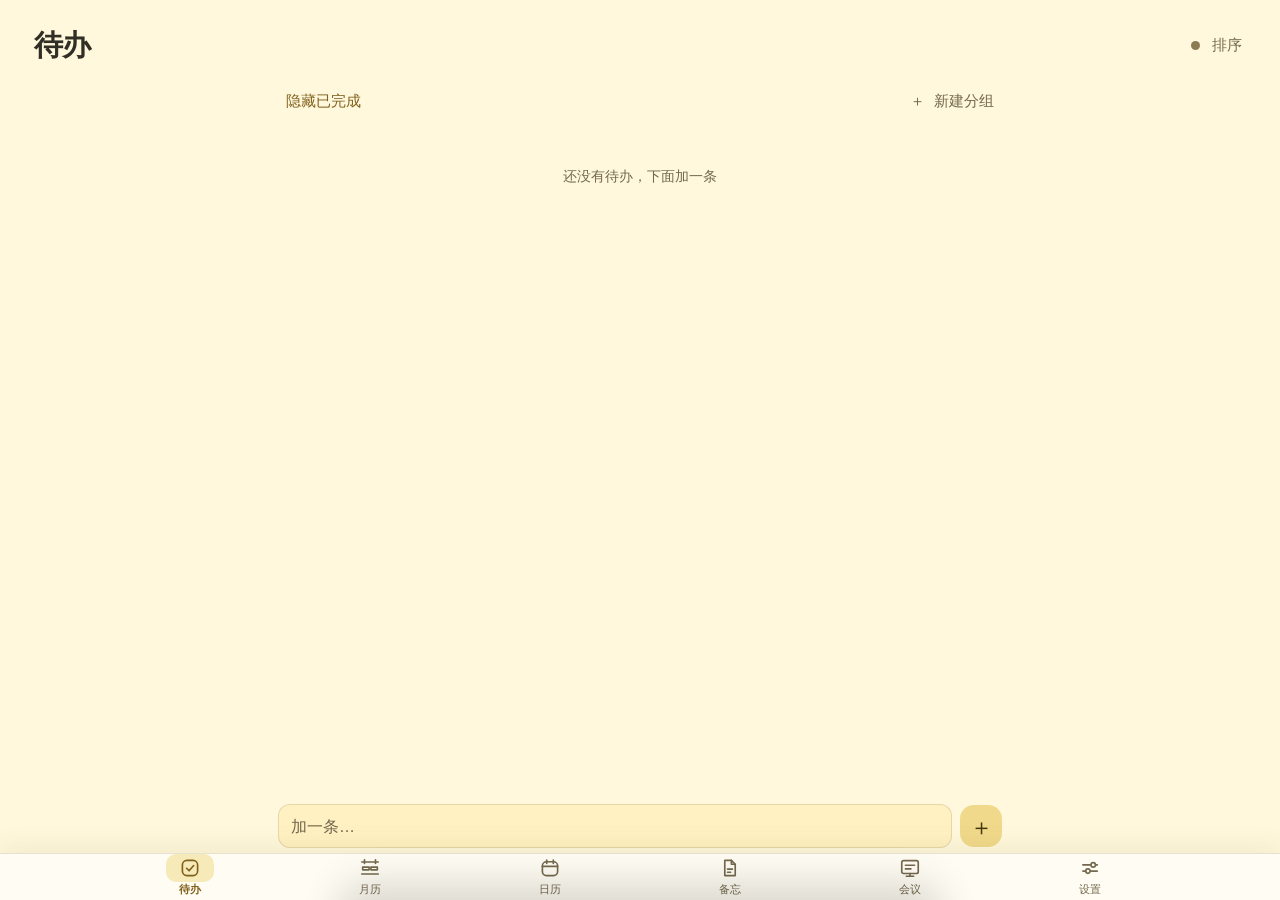
==== commit 8e89ef8b: "Label mobile month calendar tab" ====
--- a/index.html
+++ b/index.html
@@ -158,7 +158,7 @@
      选中时自动变蓝，深浅主题都不用管。 -->
 <nav id="tabs">
   <button data-tab="todo" class="on"><span class="ic"><svg viewBox="0 0 24 24" fill="none" stroke="currentColor" stroke-width="1.8" stroke-linecap="round" stroke-linejoin="round" aria-hidden="true"><rect x="3.7" y="3.7" width="16.6" height="16.6" rx="5"/><path d="M8.3 12.3l2.7 2.7 5-5.7"/></svg></span>待办</button>
-  <button data-tab="time"><span class="ic"><svg viewBox="0 0 24 24" fill="none" stroke="currentColor" stroke-width="1.8" stroke-linecap="round" stroke-linejoin="round" aria-hidden="true"><path d="M3 5.5h18M3 18.5h18M6 3v4M18 3v4M4 11h7v3H4zM13 11h7v3h-7z"/></svg></span>时间</button>
+  <button data-tab="time"><span class="ic"><svg viewBox="0 0 24 24" fill="none" stroke="currentColor" stroke-width="1.8" stroke-linecap="round" stroke-linejoin="round" aria-hidden="true"><path d="M3 5.5h18M3 18.5h18M6 3v4M18 3v4M4 11h7v3H4zM13 11h7v3h-7z"/></svg></span>月历</button>
   <button data-tab="cal"><span class="ic"><svg viewBox="0 0 24 24" fill="none" stroke="currentColor" stroke-width="1.8" stroke-linecap="round" stroke-linejoin="round" aria-hidden="true"><rect x="3.7" y="5.2" width="16.6" height="15.1" rx="4.5"/><path d="M3.7 10.3h16.6"/><path d="M8.4 3.3v3.8M15.6 3.3v3.8"/></svg></span>日历</button>
   <button data-tab="memo"><span class="ic"><svg viewBox="0 0 24 24" fill="none" stroke="currentColor" stroke-width="1.8" stroke-linecap="round" stroke-linejoin="round" aria-hidden="true"><path d="M6.3 3.7h7.2l4.2 4.2v12.4H6.3z"/><path d="M13.5 3.7v4.2h4.2"/><path d="M9.3 13.2h5.4M9.3 16.6h3.4"/></svg></span>备忘</button>
   <button data-tab="meeting"><span class="ic"><svg viewBox="0 0 24 24" fill="none" stroke="currentColor" stroke-width="1.8" stroke-linecap="round" stroke-linejoin="round" aria-hidden="true"><rect x="3" y="4" width="18" height="14" rx="2"/><path d="M8 21h8M12 18v3M7 9h10M7 13h6"/></svg></span>会议</button>
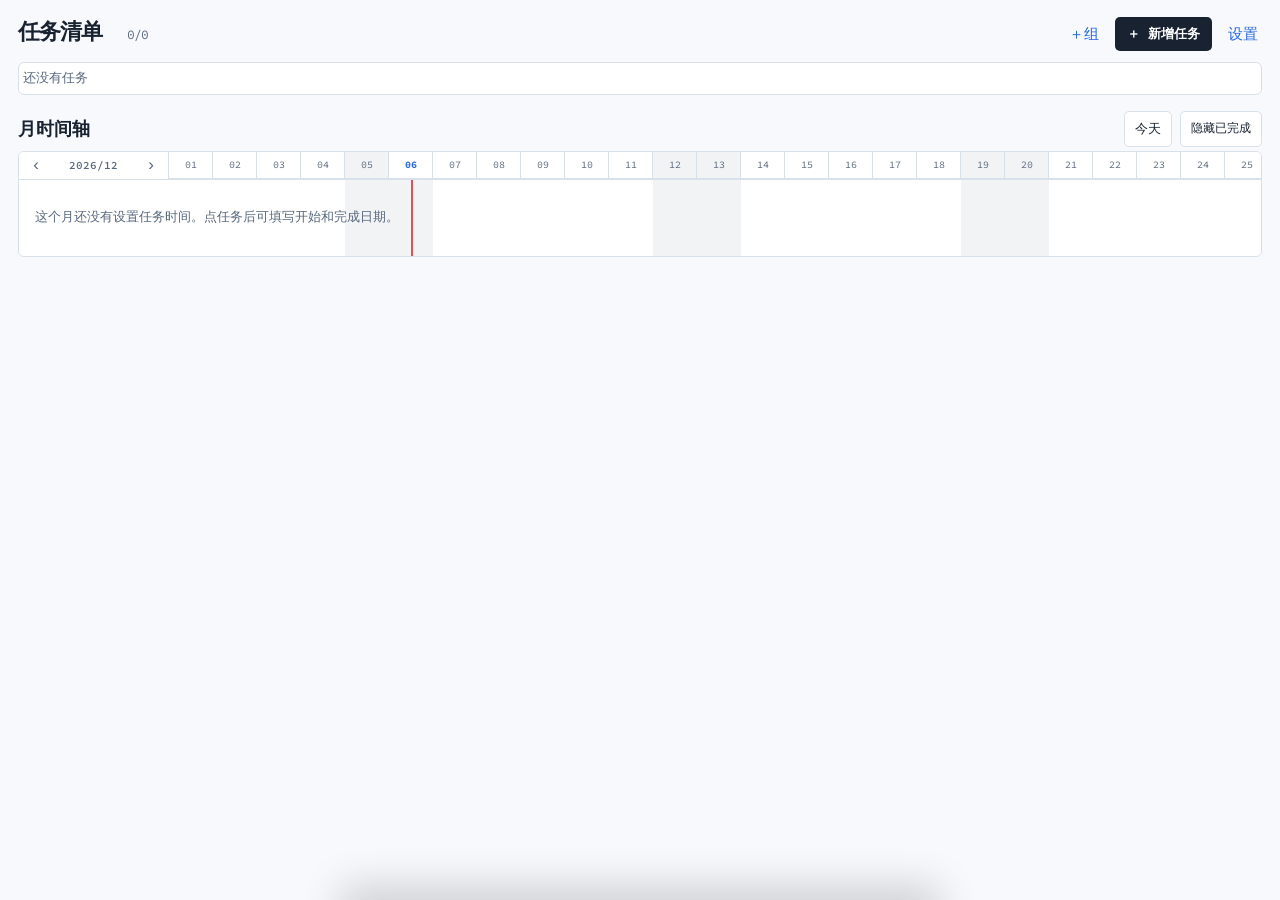
==== commit 61a1ebdb: "Make desktop web a focused meeting workspace" ====
--- a/index.html
+++ b/index.html
@@ -132,13 +132,17 @@
   <!-- ------------------------------------------------------------ 会议网页版 -->
   <section class="page" id="p-meeting">
     <div class="meeting-heading">
-      <div><h2>任务与时间</h2><p>会议中可直接修改任务及日期，改动会保存到当前账号。</p></div>
-      <button class="hbtn" id="meeting-add">＋ 新增任务</button>
+      <div><h2>任务清单 <span id="meeting-count"></span></h2></div>
+      <div class="meeting-actions">
+        <button class="hbtn" id="meeting-new-group">＋组</button>
+        <button class="hbtn" id="meeting-add">＋ 新增任务</button>
+        <button class="hbtn" id="meeting-settings" aria-label="账号与设置" title="账号与设置">设置</button>
+      </div>
     </div>
     <div class="meeting-layout">
       <div class="meeting-tasks" id="meeting-tasks"></div>
       <div class="meeting-schedule">
-        <div class="time-toolbar" id="meeting-toolbar"></div>
+        <div class="meeting-schedule-head"><h2>月时间轴</h2><div class="time-toolbar" id="meeting-toolbar"></div></div>
         <div class="time-board" id="meeting-board"></div>
       </div>
     </div>
@@ -146,6 +150,7 @@
 
   <!-- ------------------------------------------------------------ 设置 -->
   <section class="page" id="p-set">
+    <button class="hbtn" id="meeting-back">← 返回任务清单</button>
     <div id="set-body"></div>
   </section>
 
--- a/app.css
+++ b/app.css
@@ -519,19 +519,26 @@
 .time-toolbar .time-today { margin-left: auto; }
 .time-toolbar .time-done { font-size: 12px; }
 .time-board { width: 100%; overflow-x: auto; overflow-y: visible; border: 1px solid var(--line); border-radius: 12px; background: var(--card); scrollbar-width: thin; }
-.time-canvas { width: calc(var(--days) * 44px); min-width: 100%; padding-bottom: 8px; }
+.time-canvas { position: relative; width: calc(var(--days) * 44px); min-width: 100%; padding-bottom: 8px; }
+.time-weekends { position: absolute; inset: 0; display: grid; grid-template-columns: repeat(var(--days), 44px); pointer-events: none; }
+.time-weekend { background: color-mix(in srgb, var(--text-2) 11%, var(--card)); }
 .time-days, .time-row { display: grid; grid-template-columns: repeat(var(--days), 44px); }
 .time-days { position: sticky; top: 0; z-index: 2; background: var(--card); border-bottom: 1px solid var(--line); }
 .time-day { text-align: center; padding: 11px 0; font-size: 12px; color: var(--text-2); border-right: 1px solid var(--line); }
+.time-day.weekend { background: color-mix(in srgb, var(--text-2) 11%, var(--card)); }
 .time-day.today { color: var(--red); font-weight: 700; background: color-mix(in srgb, var(--red) 10%, var(--card)); }
-.time-group { padding: 8px 14px; font-size: 13px; font-weight: 700; color: var(--text-2); background: var(--card-2); }
-.time-row { min-height: 42px; align-items: center; border-bottom: 1px solid var(--line); background-image: linear-gradient(to right, var(--line) 1px, transparent 1px); background-size: 44px 100%; }
+.time-group { position: relative; padding: 8px 14px; font-size: 13px; font-weight: 700; color: var(--text-2); background: var(--card-2); }
+.time-row { position: relative; min-height: 42px; align-items: center; border-bottom: 1px solid var(--line); background-image: linear-gradient(to right, var(--line) 1px, transparent 1px); background-size: 44px 100%; }
 .time-bar { display: flex; align-items: center; justify-content: space-between; min-width: 0; height: 32px; margin: 0 2px; padding: 0; border: 0; border-radius: 7px; background: #C7D0EE; color: #1F2A49; cursor: grab; touch-action: pan-y; }
 .time-bar.priority-1 { background: #ABB8F5; }
 .time-bar.priority-2 { background: #8D9FEC; }
 .time-bar.priority-3 { background: #697FDD; color: #fff; }
 .time-bar-text { min-width: 0; overflow: hidden; text-overflow: ellipsis; white-space: nowrap; font-size: 11px; line-height: 1.2; }
-.time-grip { width: 8px; height: 24px; flex: 0 0 8px; border-radius: 4px; background: rgba(255,255,255,.85); cursor: ew-resize; }
+.time-grip { width: 14px; height: 32px; flex: 0 0 14px; display: grid; place-items: center; cursor: ew-resize; }
+.time-grip::after { content: ''; width: 2px; height: 14px; border-radius: 2px; background: #fff; box-shadow: 0 1px 2px rgba(28, 44, 90, .18); }
+.time-bar-text { flex: 1; }
+.time-empty { position: relative; }
+#calgrid .d.weekend:not(.sel) { background: color-mix(in srgb, var(--text-2) 11%, var(--card)); border-radius: 10px; }
 .time-empty { padding: 28px 16px; color: var(--text-2); font-size: 13px; }
 .task-count { display: block; font-size: 10px; line-height: 1; color: var(--accent); font-weight: 700; }
 .day-task { width: 100%; justify-content: space-between; border: 0; background: transparent; color: var(--text); text-align: left; }
@@ -540,14 +547,31 @@
 /* 会议页宽屏并排，手机直达链接时仍可纵向使用。 */
 .meeting-heading { display: flex; align-items: center; justify-content: space-between; gap: 20px; padding: 16px 0 12px; }
 .meeting-heading h2 { margin: 0 0 4px; font-size: 20px; }
+#meeting-back { display: none; }
+.meeting-heading h2 span { margin-left: 12px; color: var(--text-2); font: 400 13px "Source Code Pro", ui-monospace, monospace; }
 .meeting-heading p { margin: 0; color: var(--text-2); font-size: 13px; }
+.meeting-actions, .meeting-schedule-head { display: flex; align-items: center; gap: 12px; }
+.meeting-schedule-head { justify-content: space-between; }
+.meeting-schedule-head h2 { margin: 0; font-size: 18px; }
 .meeting-layout { display: grid; grid-template-columns: minmax(240px, 32%) minmax(0, 1fr); gap: 16px; align-items: start; }
 .meeting-tasks { border: 1px solid var(--line); border-radius: 12px; background: var(--card); overflow: hidden; }
-.meeting-group { padding: 9px 12px; background: var(--card-2); font-weight: 700; font-size: 13px; }
+.meeting-group { display: flex; align-items: center; gap: 8px; padding: 5px 10px; background: var(--card-2); font-weight: 700; font-size: 13px; }
+.meeting-group button { border: 0; background: transparent; color: var(--text-2); cursor: pointer; }
+.meeting-group .meeting-fold { display: flex; align-items: center; gap: 10px; min-width: 0; flex: 1; text-align: left; color: var(--text); font-weight: 700; }
+.meeting-name { overflow: hidden; text-overflow: ellipsis; white-space: nowrap; }
+.meeting-arrow { flex: 0 0 10px; font-size: 12px; color: var(--text-2); }
+.meeting-group-count { flex: 0 0 auto; font: 12px "Source Code Pro", ui-monospace, monospace; color: var(--text-2); }
 .meeting-row { display: flex; align-items: center; gap: 7px; min-height: 40px; padding: 4px 10px; border-top: 1px solid var(--line); }
 .meeting-row button { background: none; border: 0; color: var(--text); cursor: pointer; }
 .meeting-row .meeting-edit { min-width: 0; flex: 1; text-align: left; overflow: hidden; text-overflow: ellipsis; white-space: nowrap; }
 .meeting-row span { white-space: nowrap; font-size: 11px; color: var(--text-2); }
+.meeting-row .meeting-priority { display: inline-block; flex: 0 0 34px; text-align: center;
+  font-size: 11px; letter-spacing: -1px; line-height: 1; }
+.meeting-row .meeting-priority.priority-0 { color: #8190A3; }
+.meeting-row .meeting-priority.priority-1 { color: #A5B4F2; }
+.meeting-row .meeting-priority.priority-2 { color: #8295EC; }
+.meeting-row .meeting-priority.priority-3 { color: #526ACA; }
+.meeting-row .meeting-dates { display: block; max-width: 42%; overflow: hidden; text-overflow: ellipsis; }
 @media (max-width: 799px) {
   #tabs button[data-tab="meeting"] { display: none; }
   .meeting-layout { display: block; }
@@ -557,6 +581,167 @@
   .time-toolbar .time-done { margin-left: auto; }
 }
 @media (min-width: 800px) {
+  body.desktop-meeting #hdr, body.desktop-meeting #tabs { display: none !important; }
+  body.desktop-meeting #main { padding-bottom: 0; }
+  body.desktop-meeting #p-set.page { width: min(100%, 760px); margin: 0 auto; padding-top: 24px; }
+  body.desktop-meeting #meeting-back { display: inline-flex; margin-bottom: 16px; }
+  body.desktop-meeting .setting-view-links { display: none; }
+  body.desktop-meeting #p-meeting.page { width: min(100%, 1600px); margin: 0 auto; padding: 0 18px 18px; }
+  body.desktop-meeting .meeting-layout { display: flex; flex-direction: column; align-items: stretch; gap: 12px; }
+  body.desktop-meeting .meeting-tasks { max-height: min(44vh, 430px); overflow-y: auto; scrollbar-width: thin; }
+  body.desktop-meeting .meeting-schedule { min-width: 0; }
+  body.desktop-meeting .meeting-schedule-head { min-height: 44px; }
+  body.desktop-meeting .meeting-schedule-head .time-toolbar { padding: 4px 0; }
+  body.desktop-meeting #meeting-board { max-height: max(42vh, 300px); overflow: auto; }
+  body.desktop-meeting #meeting-board .time-header { position: sticky; top: 0; }
+  body.desktop-meeting #meeting-board .time-month,
+  body.desktop-meeting #meeting-board .time-group { position: sticky; left: 0; z-index: 2; }
+  body.desktop-meeting .meeting-row { min-height: 36px; }
+  body.desktop-meeting .meeting-group { min-height: 36px; border-top: 1px solid var(--line); }
+  body.desktop-meeting .meeting-group:first-child { border-top: 0; }
+  body.desktop-meeting .meeting-row[draggable], body.desktop-meeting .meeting-group[draggable] { cursor: grab; }
+  body.desktop-meeting .meeting-drag-target { outline: 2px solid var(--accent); outline-offset: -2px; }
+  body.desktop-meeting .time-bar.linked { background: #F1B9D9; outline: 1px solid #D87EB0; }
+  body.meeting-mode {
+    --bg: #F7F9FC;
+    --card: #FFFFFF;
+    --card-2: #EEF2F7;
+    --group-bg: #EDF3FF;
+    --text: #182230;
+    --text-2: #58687D;
+    --text-3: #7B899B;
+    --line: #D8E0EA;
+    --accent: #2868DF;
+    --accent-fill: #CFE0FF;
+    --accent-fg: #FFFFFF;
+    --accent-soft: #E1ECFF;
+    --accent-dim: rgba(40, 104, 223, .18);
+    --native-accent: #2868DF;
+    --tab-shadow: rgba(82, 106, 140, .08);
+    --toast-bg: #263348;
+    --toast-fg: #FFFFFF;
+    --selected-done-dot: #7B899B;
+    --red: #EF4D56;
+    --green: #2DBE72;
+    --orange: #F59A23;
+  }
+  body.meeting-mode .meeting-group { background: #EDF3FF; }
+  body.meeting-mode .time-bar { background: #D3D9EA; }
+  body.meeting-mode .time-bar.priority-1 { background: #C3CEFF; }
+  body.meeting-mode .time-bar.priority-2 { background: #B8C3FD; }
+  body.meeting-mode .time-bar.priority-3 { background: #7184E6; }
   #hdr, #p-meeting.page { width: min(calc(100% - 32px), 1440px); margin-inline: auto; }
   #p-meeting .meeting-schedule { min-width: 0; }
 }
+
+/* 月轴与桌面浮窗共用紧凑的分组结构。移动端保留自己的主题变量。 */
+.time-board { border-radius: 8px; }
+.time-canvas { width: calc(150px + var(--days) * 44px); min-width: 100%; padding-bottom: 2px; }
+.time-header { position: relative; z-index: 3; display: grid;
+  grid-template-columns: 150px calc(var(--days) * 44px); height: 28px;
+  background: var(--card); border-bottom: 1px solid var(--line); }
+.time-month { display: flex; align-items: center; justify-content: space-between;
+  padding: 0 5px; color: var(--text-2); border-right: 1px solid var(--line); }
+.time-month strong { font: 600 11px "Source Code Pro", ui-monospace, monospace; }
+.time-month button { width: 24px; height: 24px; padding: 0; border: 0; background: none;
+  color: var(--text-2); cursor: pointer; font-size: 17px; }
+.time-days { grid-template-columns: repeat(var(--days), 44px); height: 27px; }
+.time-day { position: relative; display: grid; place-items: center; padding: 0; border: 0;
+  border-right: 1px solid var(--line); border-radius: 0; background: transparent;
+  color: var(--text-2); font: 10px "Source Code Pro", ui-monospace, monospace; cursor: pointer; }
+.time-day.weekend { background: color-mix(in srgb, var(--text-2) 8%, var(--card)); }
+.time-day.today { color: var(--accent); font-weight: 700; background: transparent; }
+.time-day.event::after, .time-day.meeting::after, .time-day.mixed::after {
+  content: ''; position: absolute; width: 20px; height: 20px; border: 1.5px solid var(--red);
+  border-radius: 50%; pointer-events: none; }
+.time-day.meeting::after { border-color: #3478F6; }
+.time-day.mixed::after { border-color: var(--red) #3478F6 #3478F6 var(--red); }
+.time-weekends { left: 150px; top: 28px; bottom: 0; }
+.time-weekend { background: color-mix(in srgb, var(--text-2) 8%, var(--card)); }
+.time-now { position: absolute; z-index: 2; top: 28px; bottom: 0; width: 1.5px;
+  background: #E65050; pointer-events: none; }
+.time-section { position: relative; z-index: 1; display: grid;
+  grid-template-columns: 150px calc(var(--days) * 44px);
+  grid-template-rows: repeat(var(--rows), 30px); }
+.time-group { grid-column: 1; grid-row: 1 / span var(--rows); display: flex;
+  align-items: center; justify-content: center; text-align: center; padding: 4px 8px;
+  font-size: 11px; font-weight: 700; color: var(--text); background: var(--card-2);
+  border: 1px solid var(--text-2); border-radius: 0; }
+.time-row { grid-column: 2; display: grid; grid-template-columns: repeat(var(--days), 44px);
+  min-height: 30px; height: 30px; align-items: center; border-bottom: 1px solid var(--line);
+  background: repeating-linear-gradient(to right, var(--line) 0 1px, transparent 1px 44px); }
+.time-bar { position: relative; z-index: 1; height: 20px; min-height: 20px; margin: 0 2px;
+  border-radius: 4px; background: #BFCBEA; color: #23324B; box-shadow: 0 1px 2px rgba(45,60,95,.08); }
+.time-bar.priority-1 { background: #C3CEFF; }
+.time-bar.priority-2 { background: #B8C3FD; }
+.time-bar.priority-3 { background: #7184E6; color: #fff; }
+.time-bar-text { font-size: 10px; }
+.time-grip { width: 9px; height: 20px; flex-basis: 9px; }
+.time-grip::after { height: 11px; width: 2px; border-radius: 1px; box-shadow: none; }
+.edit-range { display: flex; align-items: center; gap: 6px; margin: 6px 0; }
+.edit-range input { min-width: 0; flex: 1; }
+.range-date-trigger { display: none; }
+.edit-range .range-remove { flex: 0 0 30px; height: 34px; border: 0; border-radius: 5px;
+  background: var(--card-2); color: var(--red); font-size: 19px; cursor: pointer; }
+.range-picker { position: fixed; z-index: 60; width: 318px; padding: 10px 12px 12px;
+  background: var(--card); border: 1px solid var(--line); border-radius: 8px;
+  box-shadow: 0 12px 30px rgba(24,34,48,.16); }
+.range-picker-nav { display: flex; align-items: center; justify-content: space-between; height: 28px; }
+.range-picker-nav strong { color: var(--text); font: 600 13px "Source Code Pro", ui-monospace, monospace; }
+.range-picker-nav button { width: 28px; height: 28px; border: 0; border-radius: 5px;
+  background: transparent; color: var(--text-2); font-size: 20px; font-family: inherit; cursor: pointer; }
+.range-picker-nav button:hover, .range-picker-day:hover { background: var(--accent-soft); }
+.range-picker-grid { display: grid; grid-template-columns: repeat(7, 1fr); gap: 2px; margin-top: 6px; }
+.range-picker-week { height: 24px; display: grid; place-items: center; color: var(--text-2); font-size: 11px; }
+.range-picker-day { height: 36px; display: grid; place-items: center; border: 0; border-radius: 5px;
+  background: transparent; color: var(--text); font-size: 12px; font-family: inherit; cursor: pointer; }
+.range-picker-day.out { color: var(--text-3); }
+.range-picker-day span { position: relative; width: 24px; height: 24px; display: grid; place-items: center; }
+.range-picker-day.today span { border-radius: 50%; background: var(--accent-soft); color: var(--accent); font-weight: 700; }
+.range-picker-day.selected:not(.today) span { border: 1px solid var(--line); border-radius: 50%; }
+.range-picker-day.event span::after, .range-picker-day.meeting span::after, .range-picker-day.mixed span::after {
+  content: ''; position: absolute; inset: 0; border: 1.5px solid var(--red); border-radius: 50%; }
+.range-picker-day.meeting span::after { border-color: #3478F6; }
+.range-picker-day.mixed span::after { border-color: var(--red) #3478F6 #3478F6 var(--red); }
+.event-kind { border: 0; background: transparent; color: var(--red); font-size: 11px; cursor: pointer; }
+.event-kind.meeting { color: #3478F6; }
+#calgrid .d .day-num { position: relative; display: grid; place-items: center; min-width: 25px; min-height: 25px; }
+#calgrid .d.event .day-num::after, #calgrid .d.meeting .day-num::after, #calgrid .d.mixed .day-num::after {
+  content: ''; position: absolute; inset: 0; border: 1.5px solid var(--red);
+  border-radius: 50%; pointer-events: none; }
+#calgrid .d.meeting .day-num::after { border-color: #3478F6; }
+#calgrid .d.mixed .day-num::after { border-color: var(--red) #3478F6 #3478F6 var(--red); }
+@media (min-width: 800px) {
+  body.meeting-mode { --radius: 8px; }
+  body.meeting-mode #calhdr { justify-content: space-between; gap: 2px; }
+  body.meeting-mode #calhdr .m { min-width: 0; font: 600 13px "Source Code Pro", ui-monospace, monospace; }
+  body.meeting-mode #calhdr button { color: var(--text-2); }
+  body.meeting-mode .edit-range .range-native { display: none; }
+  body.meeting-mode .edit-range .range-date-trigger { display: block; min-width: 0; flex: 1;
+    height: 34px; padding: 4px 6px; border: 1px solid var(--line); border-radius: 5px;
+    background: var(--card); color: var(--text); font: 12px "Source Code Pro", ui-monospace, monospace;
+    text-align: center; white-space: nowrap; cursor: pointer; }
+  body.meeting-mode .edit-range .range-date-trigger:hover { border-color: var(--accent); }
+  body.meeting-mode .meeting-tasks, body.meeting-mode .time-board,
+  body.meeting-mode .card { border-radius: 6px; }
+  body.meeting-mode .meeting-layout { gap: 12px; }
+  body.meeting-mode .meeting-heading { padding: 16px 0 10px; }
+  body.meeting-mode .meeting-heading h2 { font-size: 22px; letter-spacing: -.04em; }
+  body.meeting-mode #meeting-add { padding: 8px 12px; border-radius: 5px;
+    background: #182230; color: #fff; font-size: 13px; font-weight: 600; }
+  body.meeting-mode #meeting-add:hover { background: #2868DF; }
+  body.meeting-mode .meeting-row:hover { background: #F5F8FD; }
+  body.meeting-mode .time-bar:hover { outline: 1px solid #405EAA; }
+  body.meeting-mode #sheet { border-radius: 8px 8px 0 0; }
+  body.meeting-mode #sheet-close { border-radius: 5px; }
+  body.meeting-mode .meeting-group, body.meeting-mode .time-group { background: #EEF2F7; }
+  body.meeting-mode .time-group { border-color: #182230; }
+  body.meeting-mode .time-toolbar button { border-radius: 5px; }
+  body.meeting-mode .time-bar { background: #BFCBEA; }
+  body.meeting-mode #sheet .btn[data-star] { border: 1px solid #D8E0EA; border-radius: 5px;
+    background: #F5F8FD; color: #8190A3; }
+  body.meeting-mode #sheet .btn[data-star].priority-1 { color: #A5B4F2; }
+  body.meeting-mode #sheet .btn[data-star].priority-2 { color: #8295EC; }
+  body.meeting-mode #sheet .btn[data-star].priority-3 { color: #526ACA; }
+  body.meeting-mode #sheet .btn[data-star]:not(.ghost) { border-color: currentColor; background: #E9EDFF; }
+}
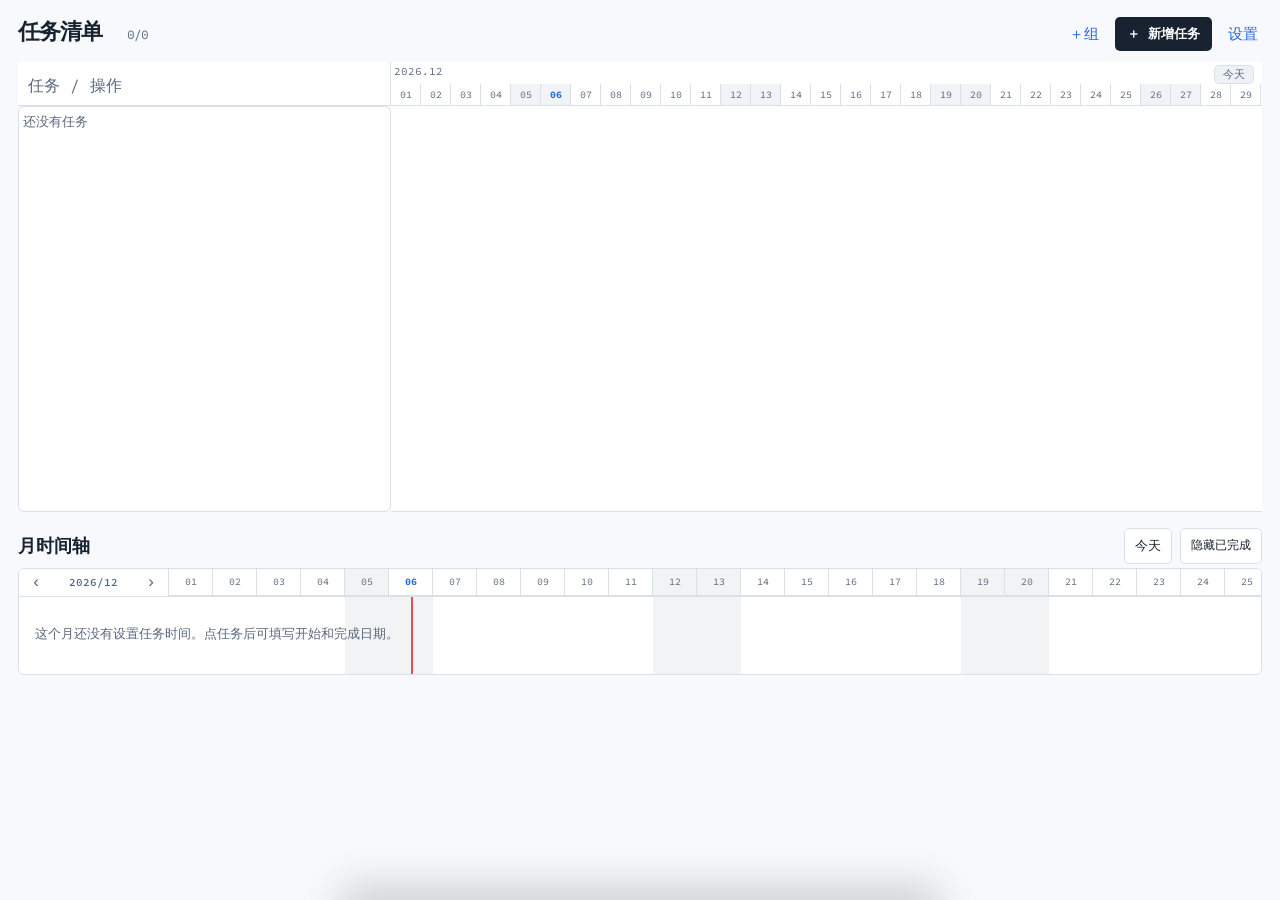
==== commit 766f3545: "Restore aligned task timeline in meeting web" ====
--- a/index.html
+++ b/index.html
@@ -140,7 +140,13 @@
       </div>
     </div>
     <div class="meeting-layout">
-      <div class="meeting-tasks" id="meeting-tasks"></div>
+      <div class="meeting-top">
+        <div class="meeting-task-header">任务 / 操作</div>
+        <div class="meeting-axis-head" id="meeting-axis-head"></div>
+        <button class="meeting-axis-today" id="meeting-axis-today">今天</button>
+        <div class="meeting-tasks" id="meeting-tasks"></div>
+        <div class="meeting-axis" id="meeting-axis"></div>
+      </div>
       <div class="meeting-schedule">
         <div class="meeting-schedule-head"><h2>月时间轴</h2><div class="time-toolbar" id="meeting-toolbar"></div></div>
         <div class="time-board" id="meeting-board"></div>
--- a/app.css
+++ b/app.css
@@ -554,6 +554,8 @@
 .meeting-schedule-head { justify-content: space-between; }
 .meeting-schedule-head h2 { margin: 0; font-size: 18px; }
 .meeting-layout { display: grid; grid-template-columns: minmax(240px, 32%) minmax(0, 1fr); gap: 16px; align-items: start; }
+.meeting-top { display: contents; }
+.meeting-task-header, .meeting-axis-head, .meeting-axis, .meeting-axis-today { display: none; }
 .meeting-tasks { border: 1px solid var(--line); border-radius: 12px; background: var(--card); overflow: hidden; }
 .meeting-group { display: flex; align-items: center; gap: 8px; padding: 5px 10px; background: var(--card-2); font-weight: 700; font-size: 13px; }
 .meeting-group button { border: 0; background: transparent; color: var(--text-2); cursor: pointer; }
@@ -588,7 +590,56 @@
   body.desktop-meeting .setting-view-links { display: none; }
   body.desktop-meeting #p-meeting.page { width: min(100%, 1600px); margin: 0 auto; padding: 0 18px 18px; }
   body.desktop-meeting .meeting-layout { display: flex; flex-direction: column; align-items: stretch; gap: 12px; }
-  body.desktop-meeting .meeting-tasks { max-height: min(44vh, 430px); overflow-y: auto; scrollbar-width: thin; }
+  body.desktop-meeting .meeting-top { position: relative; display: grid; grid-template-columns: clamp(270px, 30%, 440px) minmax(0, 1fr);
+    grid-template-rows: 44px minmax(0, 1fr); height: min(50vh, 480px); min-height: 250px; }
+  body.desktop-meeting .meeting-axis-today { display: block; position: absolute; top: 3px; right: 8px; z-index: 5;
+    padding: 1px 8px; border: 1px solid var(--line); border-radius: 5px; background: var(--card-2);
+    color: var(--text-2); cursor: pointer; font-size: 11px; }
+  body.desktop-meeting .meeting-task-header, body.desktop-meeting .meeting-axis-head { display: block;
+    height: 44px; background: var(--card); border-bottom: 1px solid var(--line); }
+  body.desktop-meeting .meeting-task-header { padding: 12px 10px; color: var(--text-2); border-right: 1px solid var(--line); }
+  body.desktop-meeting .meeting-axis-head { min-width: 0; overflow: hidden; }
+  body.desktop-meeting .meeting-tasks { min-height: 0; height: 100%; overflow-y: auto;
+    border-radius: 0; border-right: 1px solid var(--line); scrollbar-width: thin; }
+  body.desktop-meeting .meeting-axis { display: block; min-width: 0; min-height: 0; height: 100%;
+    overflow: auto; background: var(--card); border-bottom: 1px solid var(--line); scrollbar-width: thin; }
+  body.desktop-meeting .meeting-axis-head-inner, body.desktop-meeting .meeting-axis-canvas { position: relative;
+    width: calc(var(--axis-days) * 30px); min-width: 100%; }
+  body.desktop-meeting .meeting-axis-head-inner { height: 44px; }
+  body.desktop-meeting .meeting-axis-month { position: absolute; top: 2px; height: 18px;
+    color: var(--text-2); font: 11px "Source Code Pro", ui-monospace, monospace; }
+  body.desktop-meeting .meeting-axis-days { display: grid; grid-template-columns: repeat(var(--axis-days), 30px);
+    position: absolute; left: 0; right: 0; bottom: 0; height: 22px; }
+  body.desktop-meeting .meeting-axis-day { text-align: center; color: var(--text-2);
+    font: 10px/22px "Source Code Pro", ui-monospace, monospace; border: 0;
+    border-right: 1px solid var(--line); background: transparent; padding: 0; cursor: pointer; }
+  body.desktop-meeting .meeting-axis-day.weekend { background: #F1F3F6; }
+  body.desktop-meeting .meeting-axis-day.today { color: var(--accent); font-weight: 700; }
+  body.desktop-meeting .meeting-axis-shading, body.desktop-meeting .meeting-axis-now { position: absolute; top: 0; bottom: 0; pointer-events: none; }
+  body.desktop-meeting .meeting-axis-shading { left: 0; right: 0; z-index: 0; }
+  body.desktop-meeting .meeting-axis-shading span { position: absolute; top: 0; bottom: 0; width: 30px; background: #F5F6F8; }
+  body.desktop-meeting .meeting-axis-now { z-index: 4; width: 1.5px; background: #E65050; }
+  body.desktop-meeting .meeting-axis-row { position: relative; z-index: 1; height: 36px; box-sizing: border-box;
+    border-bottom: 1px solid var(--line); background-image: linear-gradient(to right, var(--line) 1px, transparent 1px);
+    background-size: 30px 100%; }
+  body.desktop-meeting .meeting-axis-row.group { background: var(--card); }
+  body.desktop-meeting .meeting-axis-summary { position: absolute; top: 11px; height: 15px; border-radius: 8px; background: #E7EAF0; }
+  body.desktop-meeting .meeting-axis-segment { position: absolute; z-index: 2; top: 13px; height: 11px; border-radius: 4px;
+    overflow: hidden; white-space: nowrap; text-overflow: ellipsis; padding: 0 3px; border: 0; font-size: 9px; line-height: 11px;
+    background: #BFCBEA; color: #23324B; }
+  body.desktop-meeting .meeting-axis-segment.priority-1 { background: #C3CEFF; }
+  body.desktop-meeting .meeting-axis-segment.priority-2 { background: #B8C3FD; }
+  body.desktop-meeting .meeting-axis-segment.priority-3 { background: #7184E6; color: #fff; }
+  body.desktop-meeting .meeting-axis-bar { position: absolute; z-index: 2; top: 10px; height: 16px; min-height: 16px;
+    border-radius: 4px; margin: 0; }
+  body.desktop-meeting .meeting-axis-bar .time-grip { height: 16px; flex-basis: 9px; width: 9px; }
+  body.desktop-meeting .meeting-axis-bar .time-grip::after { height: 10px; }
+  body.desktop-meeting .meeting-axis-bar.linked { background: #F1B9D9; outline: 1px solid #D87EB0; }
+  body.desktop-meeting .meeting-axis-preview { position: absolute; z-index: 3; top: 10px; height: 16px;
+    border-radius: 4px; background: #BFCBEA; opacity: .75; pointer-events: none; }
+  body.desktop-meeting .meeting-axis-preview.priority-1 { background: #C3CEFF; }
+  body.desktop-meeting .meeting-axis-preview.priority-2 { background: #B8C3FD; }
+  body.desktop-meeting .meeting-axis-preview.priority-3 { background: #7184E6; }
   body.desktop-meeting .meeting-schedule { min-width: 0; }
   body.desktop-meeting .meeting-schedule-head { min-height: 44px; }
   body.desktop-meeting .meeting-schedule-head .time-toolbar { padding: 4px 0; }
@@ -596,8 +647,8 @@
   body.desktop-meeting #meeting-board .time-header { position: sticky; top: 0; }
   body.desktop-meeting #meeting-board .time-month,
   body.desktop-meeting #meeting-board .time-group { position: sticky; left: 0; z-index: 2; }
-  body.desktop-meeting .meeting-row { min-height: 36px; }
-  body.desktop-meeting .meeting-group { min-height: 36px; border-top: 1px solid var(--line); }
+  body.desktop-meeting .meeting-row { min-height: 36px; height: 36px; }
+  body.desktop-meeting .meeting-group { min-height: 36px; height: 36px; border-top: 1px solid var(--line); }
   body.desktop-meeting .meeting-group:first-child { border-top: 0; }
   body.desktop-meeting .meeting-row[draggable], body.desktop-meeting .meeting-group[draggable] { cursor: grab; }
   body.desktop-meeting .meeting-drag-target { outline: 2px solid var(--accent); outline-offset: -2px; }
